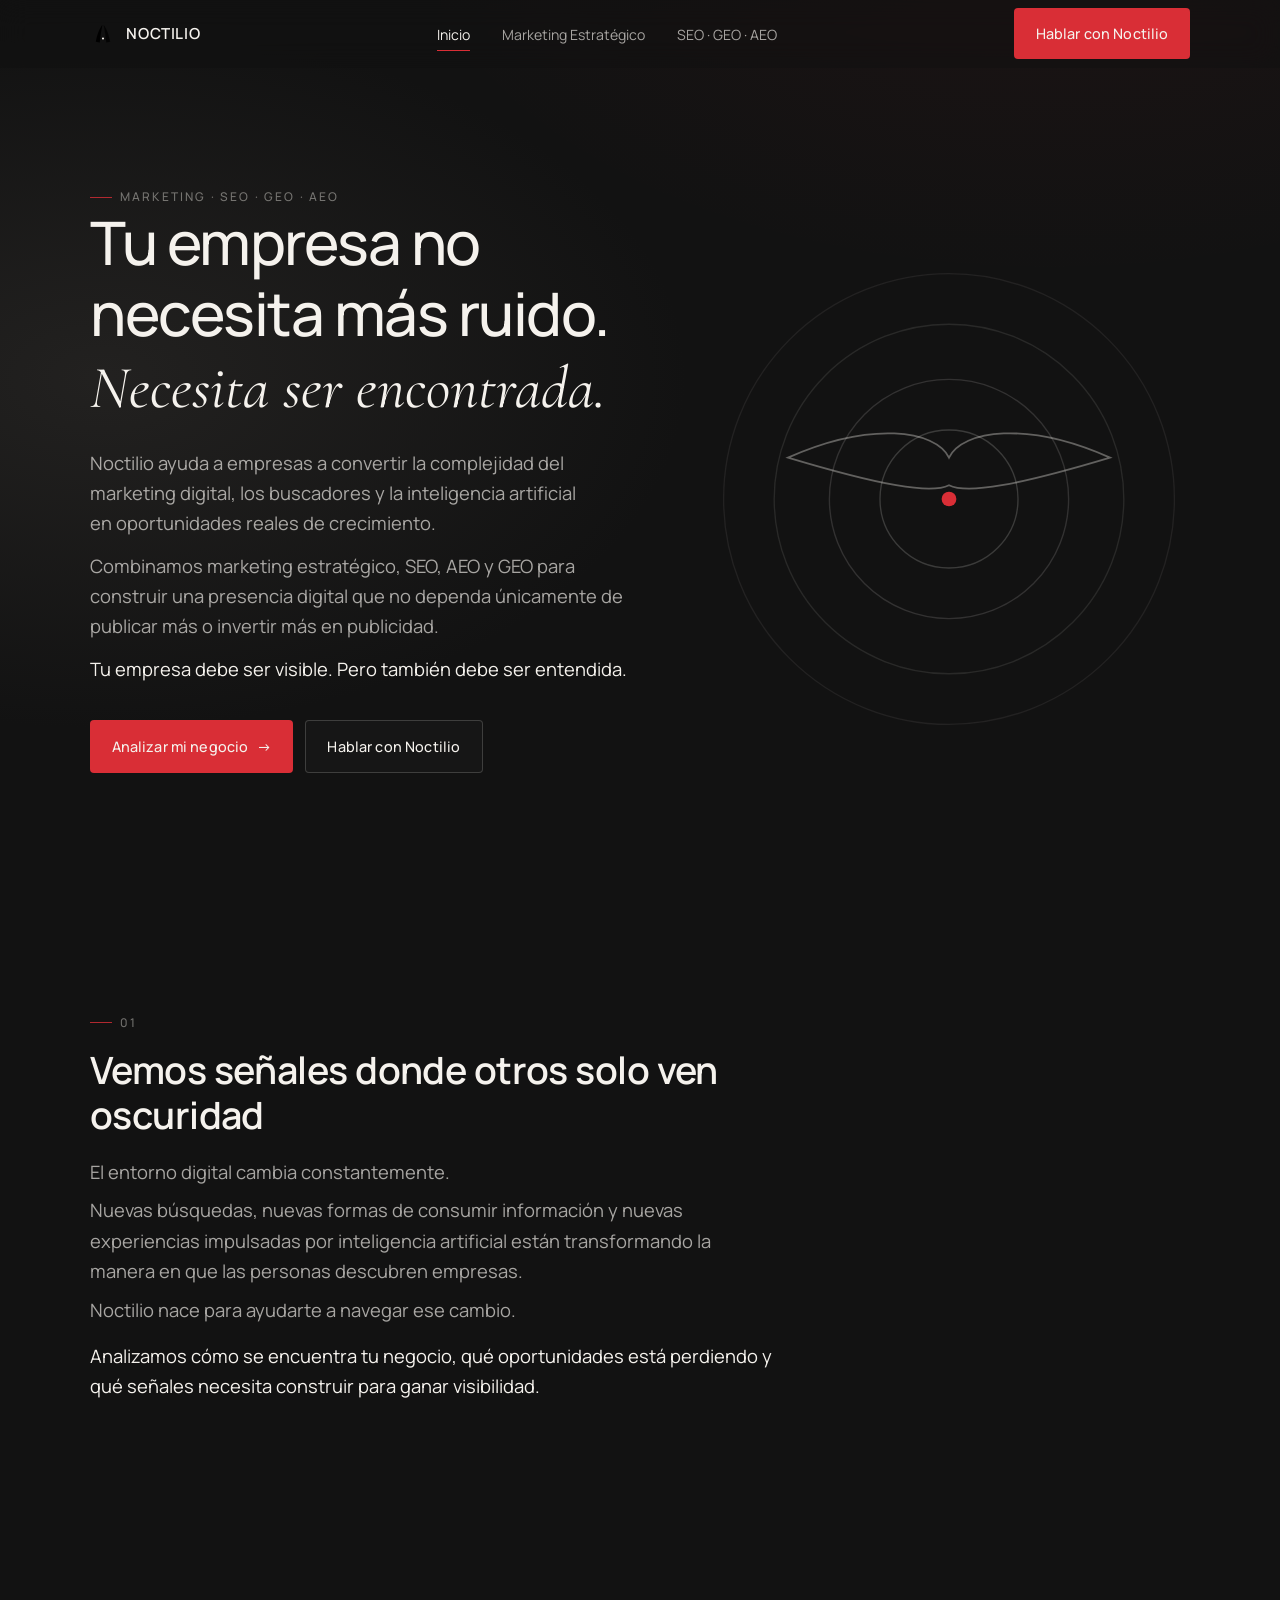
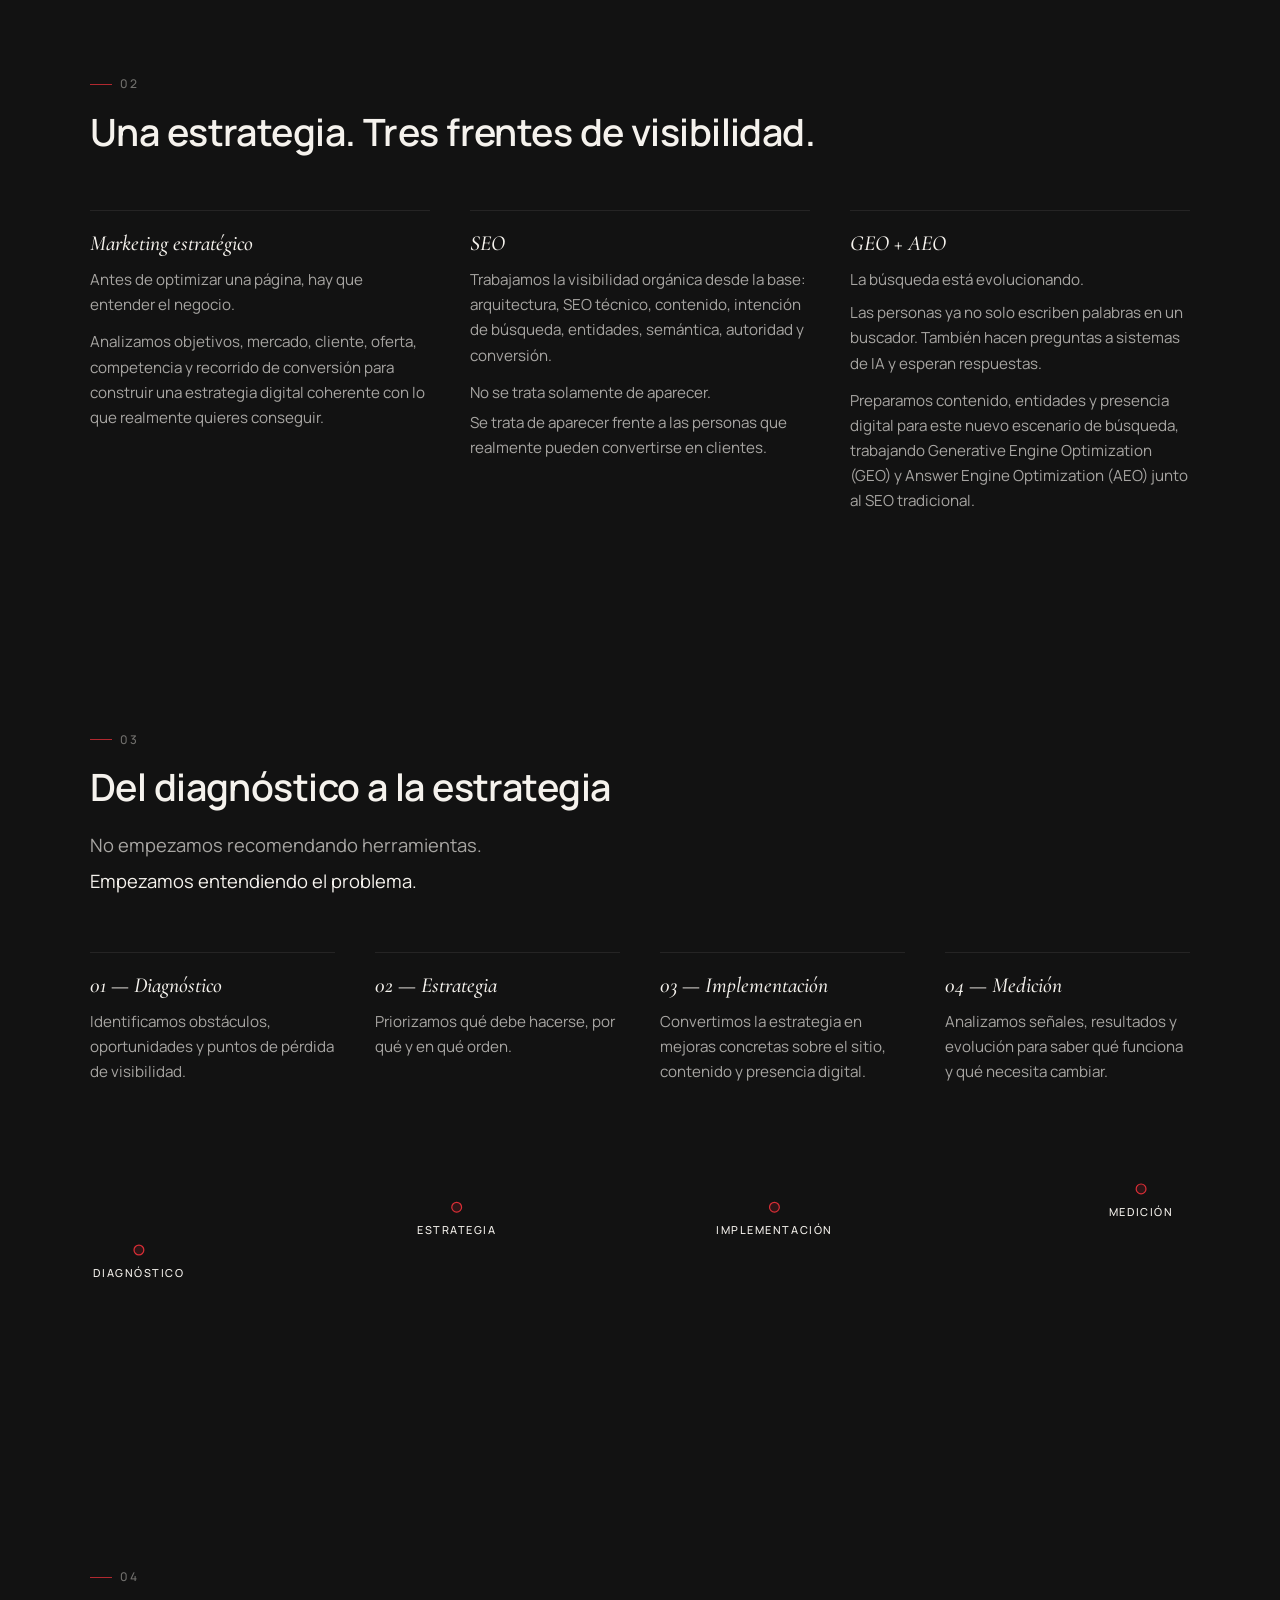
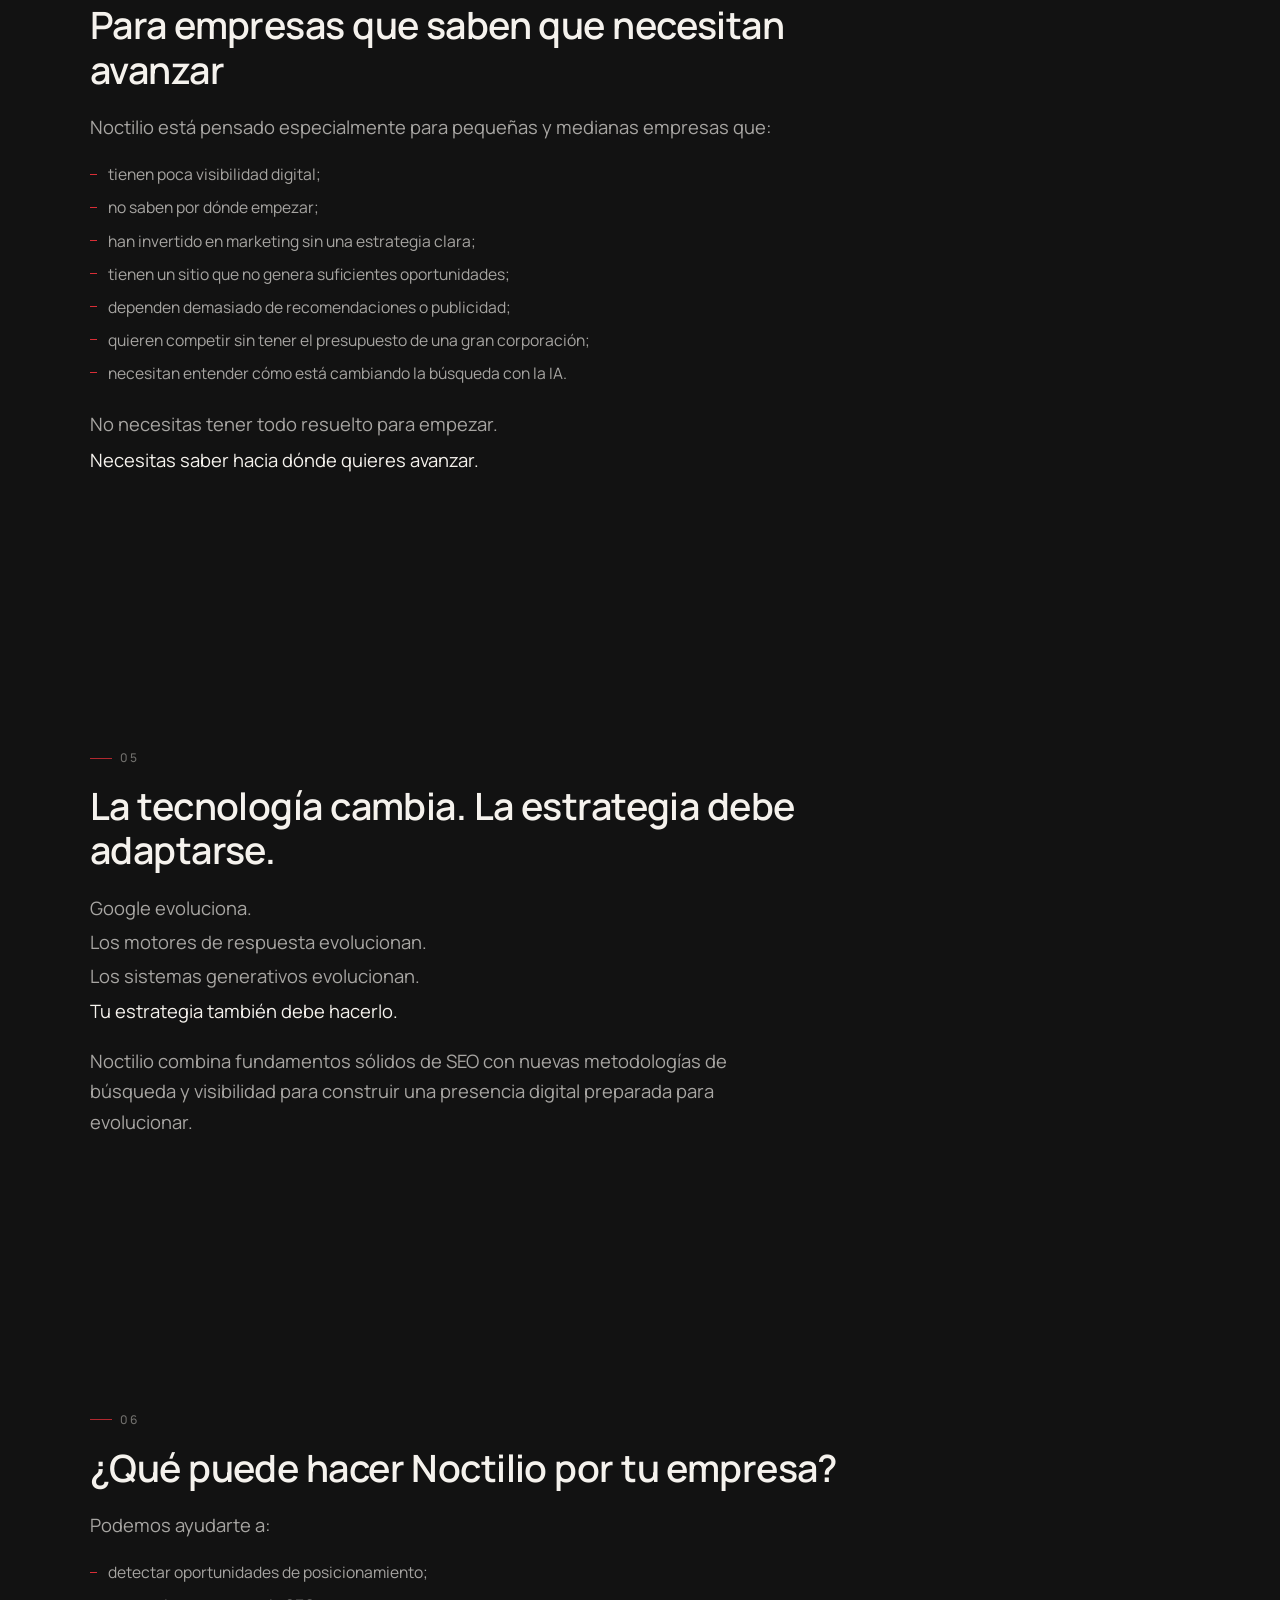
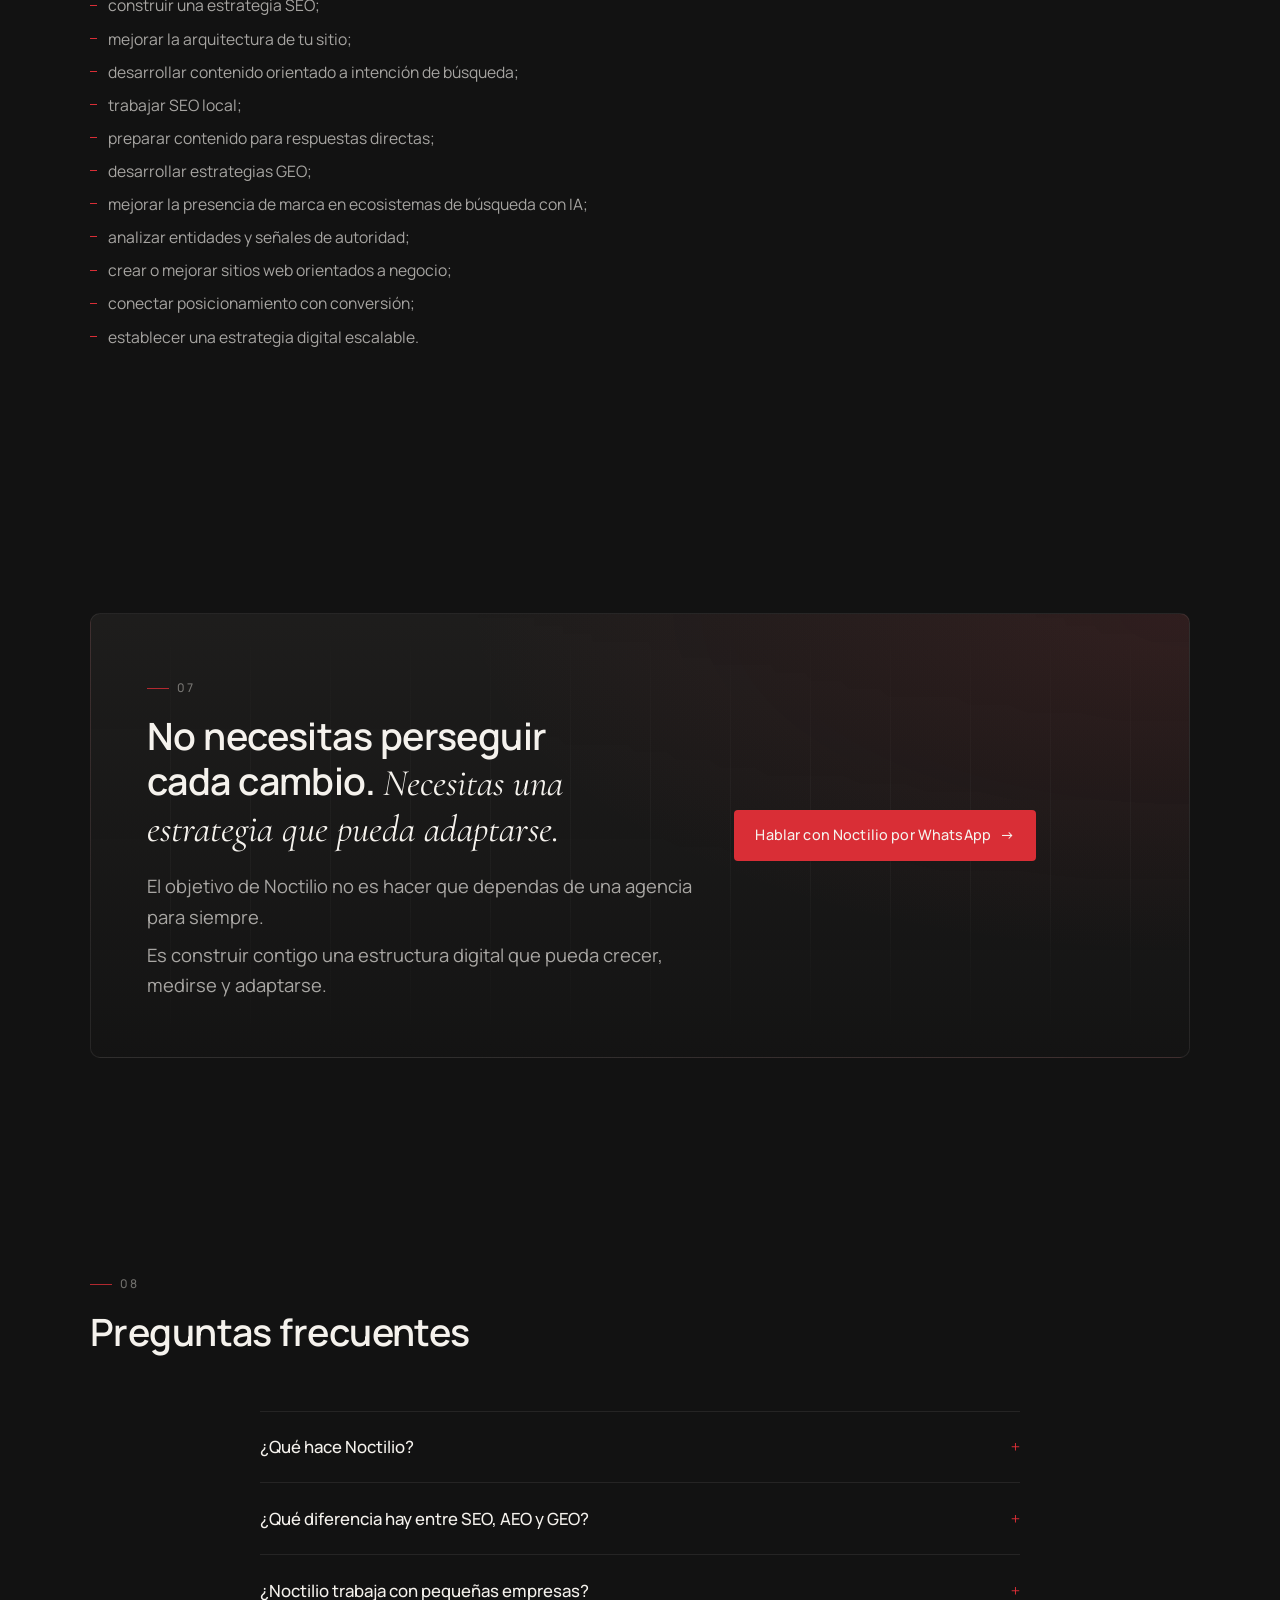
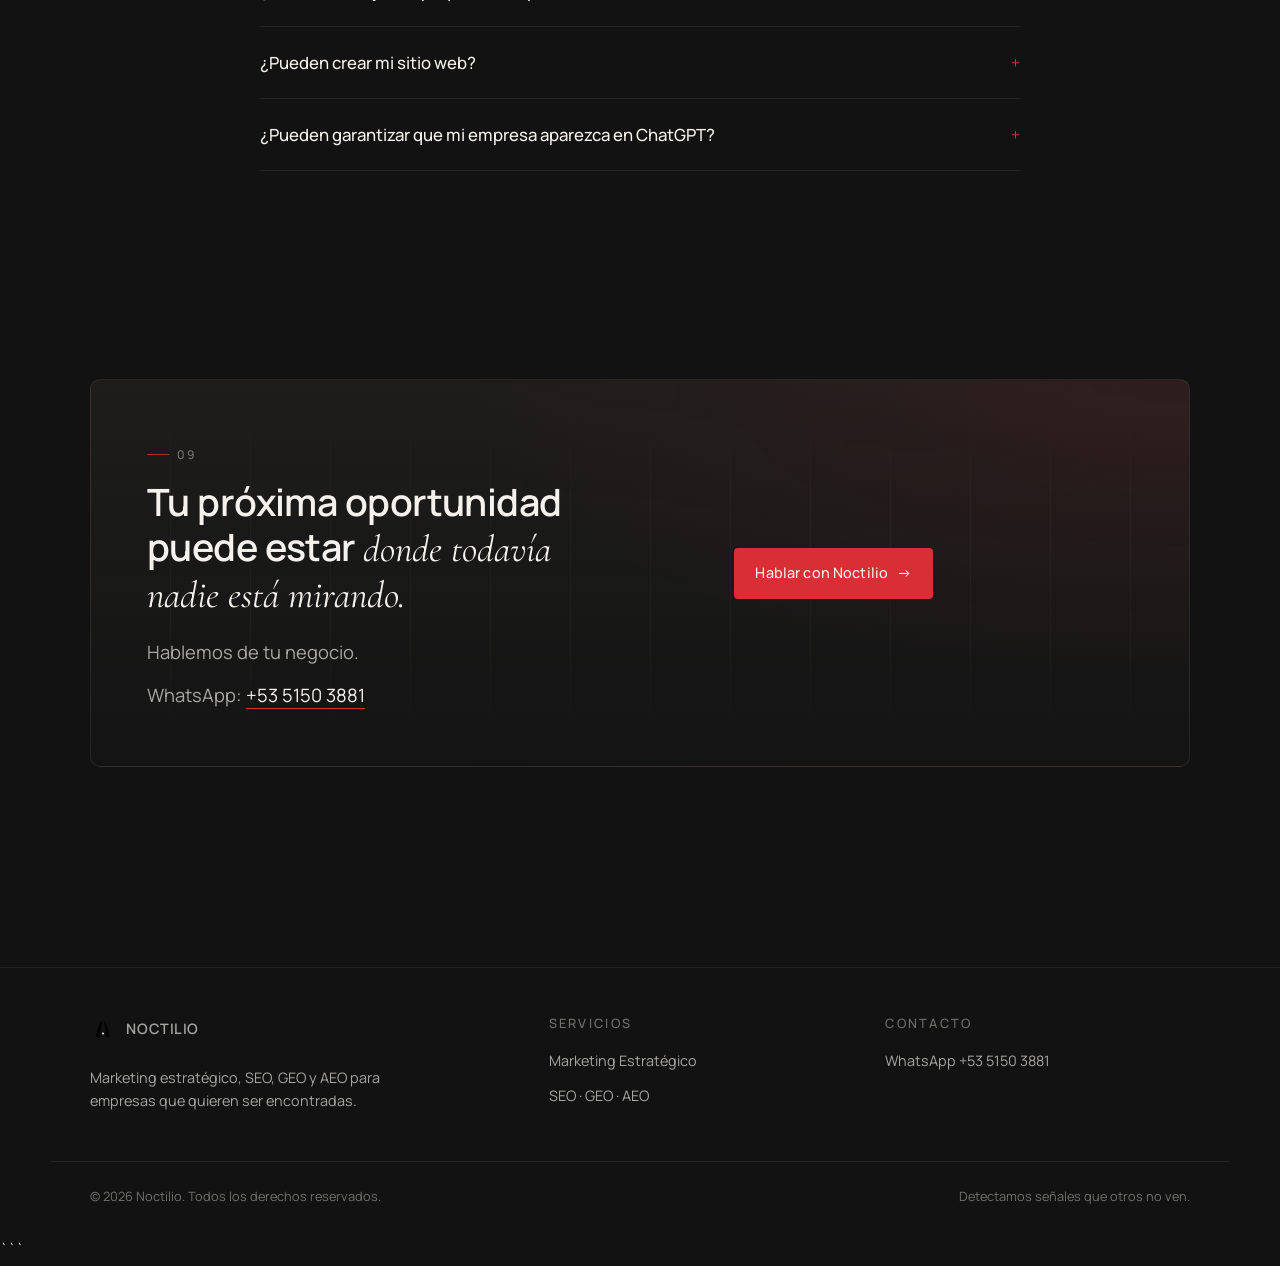
==== index.html @ e32c2114 "primer cambio" ====
<!DOCTYPE html>
<html lang="es">
<head>
<meta charset="utf-8">
<meta name="viewport" content="width=device-width, initial-scale=1">
<title>Noctilio | SEO, GEO y AEO para crecer en digital</title>
<meta name="description" content="Estrategia digital, SEO, GEO y AEO para empresas que quieren ganar visibilidad, captar oportunidades y crecer en el nuevo ecosistema de búsqueda.">
<link rel="canonical" href="https://noctilio.com/">
<meta name="theme-color" content="#121212">

<meta property="og:type" content="website">
<meta property="og:site_name" content="Noctilio">
<meta property="og:title" content="Noctilio | SEO, GEO y AEO para crecer en digital">
<meta property="og:description" content="Estrategia digital, SEO, GEO y AEO para empresas que quieren ganar visibilidad y crecer en el nuevo ecosistema de búsqueda.">
<meta property="og:url" content="https://noctilio.com/">
<meta property="og:locale" content="es_ES">
<meta name="twitter:card" content="summary_large_image">
<meta name="twitter:title" content="Noctilio | SEO, GEO y AEO">
<meta name="twitter:description" content="Estrategia digital, SEO, GEO y AEO para empresas que quieren ganar visibilidad.">

<link rel="icon" type="image/svg+xml" href="favicon.svg">
<link rel="preconnect" href="https://fonts.googleapis.com">
<link rel="preconnect" href="https://fonts.gstatic.com" crossorigin>
<link href="https://fonts.googleapis.com/css2?family=Manrope:wght@300;400;500;600;700&family=Cormorant+Garamond:ital,wght@0,400;0,500;1,400&display=swap" rel="stylesheet">
<link rel="stylesheet" href="styles.css">

<script type="application/ld+json">
{
  "@context": "https://schema.org",
  "@type": "Organization",
  "name": "Noctilio",
  "url": "https://noctilio.com/",
  "description": "Consultora de marketing digital especializada en estrategia, SEO, AEO y GEO.",
  "telephone": "+5351503881",
  "areaServed": "Global",
  "knowsAbout": ["Marketing estratégico","SEO","GEO","AEO","Estrategia digital","Búsqueda generativa","Inteligencia artificial"]
}
</script>
<script type="application/ld+json">
{
  "@context": "https://schema.org",
  "@type": "FAQPage",
  "mainEntity": [
    {"@type":"Question","name":"¿Qué hace Noctilio?","acceptedAnswer":{"@type":"Answer","text":"Noctilio es una consultora de marketing digital especializada en estrategia, SEO, AEO y GEO. Ayudamos a empresas a mejorar su visibilidad digital y convertir esa visibilidad en oportunidades de negocio."}},
    {"@type":"Question","name":"¿Qué diferencia hay entre SEO, AEO y GEO?","acceptedAnswer":{"@type":"Answer","text":"SEO trabaja principalmente la visibilidad en motores de búsqueda. AEO busca estructurar contenidos para responder preguntas de forma directa. GEO se centra en la visibilidad y presencia de contenidos y marcas dentro de experiencias de búsqueda generativas y sistemas de IA."}},
    {"@type":"Question","name":"¿Noctilio trabaja con pequeñas empresas?","acceptedAnswer":{"@type":"Answer","text":"Sí. La estrategia está especialmente orientada a pequeñas y medianas empresas que necesitan mejorar su visibilidad y competir con recursos más limitados."}},
    {"@type":"Question","name":"¿Pueden crear mi sitio web?","acceptedAnswer":{"@type":"Answer","text":"Sí. La creación o mejora del sitio puede formar parte de una estrategia digital más amplia, especialmente cuando la estructura web actual limita el posicionamiento o la conversión."}},
    {"@type":"Question","name":"¿Pueden garantizar que mi empresa aparezca en ChatGPT?","acceptedAnswer":{"@type":"Answer","text":"No sería responsable prometer una posición o citación garantizada. La visibilidad en sistemas de búsqueda con IA depende de múltiples factores y puede cambiar. El trabajo de Noctilio se centra en mejorar las señales, contenidos, estructura y presencia digital que pueden favorecer esa visibilidad."}}
  ]
}
</script>
</head>
<body>

<a class="skip" href="#main">Saltar al contenido</a>

<header class="header" role="banner">
  <div class="container header__inner">
    <a class="brand" href="./" aria-label="Noctilio — Inicio">
      <svg viewBox="0 0 40 40" aria-hidden="true">
        <path class="accent" d="M9 32 C11 20 15 11 19 6 C17 16 16 24 15 33 Z"/>
        <path d="M31 32 C29 20 25 11 21 6 C23 16 24 24 25 33 Z" opacity=".7"/>
        <circle cx="20" cy="27" r="1.6" fill="currentColor"/>
      </svg>
      <span>NOCTILIO</span>
    </a>

    <nav class="nav" aria-label="Principal">
      <ul class="nav__list">
        <li><a class="nav__link" href="./" aria-current="page">Inicio</a></li>
        <li><a class="nav__link" href="marketing-estrategico/">Marketing Estratégico</a></li>
        <li><a class="nav__link" href="seo-geo-aeo/">SEO · GEO · AEO</a></li>
      </ul>
    </nav>

    <a class="btn btn--primary header__cta" href="https://wa.me/5351503881?text=Hola%20Noctilio%2C%20quiero%20hablar%20con%20un%20estratega." target="_blank" rel="noopener">Hablar con Noctilio</a>

    <button class="burger" type="button" aria-label="Abrir menú" aria-controls="mobile-nav" aria-expanded="false">
      <span></span><span></span><span></span>
    </button>
  </div>
</header>

<nav class="mobile-nav" id="mobile-nav" aria-label="Navegación móvil" aria-hidden="true">
  <a href="./">Inicio</a>
  <a href="marketing-estrategico/">Marketing Estratégico</a>
  <a href="seo-geo-aeo/">SEO · GEO · AEO</a>
  <a class="btn btn--primary" href="https://wa.me/5351503881?text=Hola%20Noctilio%2C%20quiero%20hablar%20con%20un%20estratega." target="_blank" rel="noopener">Hablar con Noctilio</a>
</nav>

<main id="main">

  <!-- ================= HERO ================= -->
  <section class="hero" aria-labelledby="h1">
    <div class="container hero__grid">
      <div>
        <span class="eyebrow reveal">Marketing · SEO · GEO · AEO</span>
        <h1 id="h1" class="hero__title reveal">Tu empresa no necesita más ruido. <span class="serif">Necesita ser encontrada.</span></h1>
        <div class="reveal reveal--d1">
          <p class="hero__sub lede" style="margin-top:1.5rem">Noctilio ayuda a empresas a convertir la complejidad del marketing digital, los buscadores y la inteligencia artificial en oportunidades reales de crecimiento.</p>
          <p class="lede" style="margin-top:.75rem">Combinamos marketing estratégico, SEO, AEO y GEO para construir una presencia digital que no dependa únicamente de publicar más o invertir más en publicidad.</p>
          <p class="lede" style="margin-top:.75rem;color:var(--c-text)">Tu empresa debe ser visible. Pero también debe ser entendida.</p>
        </div>
        <div class="hero__cta reveal reveal--d2">
          <a class="btn btn--primary" href="https://wa.me/5351503881?text=Hola%20Noctilio%2C%20quiero%20analizar%20mi%20negocio." target="_blank" rel="noopener">Analizar mi negocio <span class="arrow" aria-hidden="true">→</span></a>
          <a class="btn btn--ghost" href="https://wa.me/5351503881?text=Hola%20Noctilio%2C%20quiero%20hablar%20con%20un%20estratega." target="_blank" rel="noopener">Hablar con Noctilio</a>
        </div>
      </div>

      <div class="hero__visual reveal reveal--d2" aria-hidden="true">
        <svg class="signal" viewBox="0 0 200 200">
          <g transform="translate(100 110)">
            <circle class="signal__arc" r="30"/>
            <circle class="signal__arc" r="52"/>
            <circle class="signal__arc" r="76"/>
            <circle class="signal__arc" r="98"/>
            <circle class="signal__core" r="3.2"/>
            <path class="signal__wing" d="M-70 -18 C -34 -34 -6 -30 0 -18 C 6 -30 34 -34 70 -18 C 30 -6 8 -2 0 -6 C -8 -2 -30 -6 -70 -18 Z"/>
          </g>
        </svg>
      </div>
    </div>
  </section>

  <!-- ================= 01 · SEÑALES ================= -->
  <section class="section" aria-labelledby="s1">
    <div class="container">
      <header class="section__head reveal">
        <span class="eyebrow">01</span>
        <h2 id="s1">Vemos señales donde otros solo ven oscuridad</h2>
        <p class="lede" style="margin-top:1.25rem">El entorno digital cambia constantemente.</p>
        <p class="lede" style="margin-top:.5rem">Nuevas búsquedas, nuevas formas de consumir información y nuevas experiencias impulsadas por inteligencia artificial están transformando la manera en que las personas descubren empresas.</p>
        <p class="lede" style="margin-top:.5rem">Noctilio nace para ayudarte a navegar ese cambio.</p>
        <p class="lede" style="margin-top:1rem;color:var(--c-text)">Analizamos cómo se encuentra tu negocio, qué oportunidades está perdiendo y qué señales necesita construir para ganar visibilidad.</p>
      </header>
    </div>
  </section>

  <!-- ================= 02 · TRES FRENTES ================= -->
  <section class="section" aria-labelledby="s2">
    <div class="container">
      <header class="section__head reveal">
        <span class="eyebrow">02</span>
        <h2 id="s2">Una estrategia. Tres frentes de visibilidad.</h2>
      </header>

      <div class="steps">
        <article class="reveal">
          <h3>Marketing estratégico</h3>
          <p>Antes de optimizar una página, hay que entender el negocio.</p>
          <p style="margin-top:.75rem">Analizamos objetivos, mercado, cliente, oferta, competencia y recorrido de conversión para construir una estrategia digital coherente con lo que realmente quieres conseguir.</p>
        </article>
        <article class="reveal reveal--d1">
          <h3>SEO</h3>
          <p>Trabajamos la visibilidad orgánica desde la base: arquitectura, SEO técnico, contenido, intención de búsqueda, entidades, semántica, autoridad y conversión.</p>
          <p style="margin-top:.75rem">No se trata solamente de aparecer.</p>
          <p style="margin-top:.35rem">Se trata de aparecer frente a las personas que realmente pueden convertirse en clientes.</p>
        </article>
        <article class="reveal reveal--d2">
          <h3>GEO + AEO</h3>
          <p>La búsqueda está evolucionando.</p>
          <p style="margin-top:.5rem">Las personas ya no solo escriben palabras en un buscador. También hacen preguntas a sistemas de IA y esperan respuestas.</p>
          <p style="margin-top:.75rem">Preparamos contenido, entidades y presencia digital para este nuevo escenario de búsqueda, trabajando Generative Engine Optimization (GEO) y Answer Engine Optimization (AEO) junto al SEO tradicional.</p>
        </article>
      </div>
    </div>
  </section>

  <!-- ================= 03 · DIAGNÓSTICO → MEDICIÓN ================= -->
  <section class="section" aria-labelledby="s3">
    <div class="container">
      <header class="section__head reveal">
        <span class="eyebrow">03</span>
        <h2 id="s3">Del diagnóstico a la estrategia</h2>
        <p class="lede" style="margin-top:1.25rem">No empezamos recomendando herramientas.</p>
        <p class="lede" style="margin-top:.35rem;color:var(--c-text)">Empezamos entendiendo el problema.</p>
      </header>

      <div class="steps steps--four">
        <article class="reveal"><h3>01 — Diagnóstico</h3><p>Identificamos obstáculos, oportunidades y puntos de pérdida de visibilidad.</p></article>
        <article class="reveal reveal--d1"><h3>02 — Estrategia</h3><p>Priorizamos qué debe hacerse, por qué y en qué orden.</p></article>
        <article class="reveal reveal--d2"><h3>03 — Implementación</h3><p>Convertimos la estrategia en mejoras concretas sobre el sitio, contenido y presencia digital.</p></article>
        <article class="reveal reveal--d3"><h3>04 — Medición</h3><p>Analizamos señales, resultados y evolución para saber qué funciona y qué necesita cambiar.</p></article>
      </div>

      <div class="path reveal" aria-hidden="true" style="margin-top:3.5rem">
        <svg class="path__svg" viewBox="0 0 900 120">
          <defs>
            <linearGradient id="pathGrad" x1="0" x2="1">
              <stop offset="0" stop-color="#3D3A37"/>
              <stop offset="1" stop-color="#D92E36"/>
            </linearGradient>
          </defs>
          <path class="path__line" d="M40 90 C 200 90 220 30 400 30 S 700 90 860 40"/>
          <g class="path__stage" transform="translate(40 90)"><circle r="4"/><text y="22" text-anchor="middle">Diagnóstico</text></g>
          <g class="path__stage" transform="translate(300 55)"><circle r="4"/><text y="22" text-anchor="middle">Estrategia</text></g>
          <g class="path__stage" transform="translate(560 55)"><circle r="4"/><text y="22" text-anchor="middle">Implementación</text></g>
          <g class="path__stage" transform="translate(860 40)"><circle r="4"/><text y="22" text-anchor="middle">Medición</text></g>
        </svg>
      </div>
    </div>
  </section>

  <!-- ================= 04 · PARA QUIÉN ================= -->
  <section class="section" aria-labelledby="s4">
    <div class="container">
      <header class="section__head reveal">
        <span class="eyebrow">04</span>
        <h2 id="s4">Para empresas que saben que necesitan avanzar</h2>
        <p class="lede" style="margin-top:1.25rem">Noctilio está pensado especialmente para pequeñas y medianas empresas que:</p>
        <ul class="signals-list">
          <li>tienen poca visibilidad digital;</li>
          <li>no saben por dónde empezar;</li>
          <li>han invertido en marketing sin una estrategia clara;</li>
          <li>tienen un sitio que no genera suficientes oportunidades;</li>
          <li>dependen demasiado de recomendaciones o publicidad;</li>
          <li>quieren competir sin tener el presupuesto de una gran corporación;</li>
          <li>necesitan entender cómo está cambiando la búsqueda con la IA.</li>
        </ul>
        <p class="lede" style="margin-top:1.5rem">No necesitas tener todo resuelto para empezar.</p>
        <p class="lede" style="margin-top:.35rem;color:var(--c-text)">Necesitas saber hacia dónde quieres avanzar.</p>
      </header>
    </div>
  </section>

  <!-- ================= 05 · TECNOLOGÍA ================= -->
  <section class="section" aria-labelledby="s5">
    <div class="container">
      <header class="section__head reveal">
        <span class="eyebrow">05</span>
        <h2 id="s5">La tecnología cambia. La estrategia debe adaptarse.</h2>
        <p class="lede" style="margin-top:1.25rem">Google evoluciona.</p>
        <p class="lede" style="margin-top:.25rem">Los motores de respuesta evolucionan.</p>
        <p class="lede" style="margin-top:.25rem">Los sistemas generativos evolucionan.</p>
        <p class="lede" style="margin-top:.25rem;color:var(--c-text)">Tu estrategia también debe hacerlo.</p>
        <p class="lede" style="margin-top:1.25rem">Noctilio combina fundamentos sólidos de SEO con nuevas metodologías de búsqueda y visibilidad para construir una presencia digital preparada para evolucionar.</p>
      </header>
    </div>
  </section>

  <!-- ================= 06 · QUÉ PUEDE HACER NOCTILIO ================= -->
  <section class="section" aria-labelledby="s6">
    <div class="container">
      <header class="section__head reveal">
        <span class="eyebrow">06</span>
        <h2 id="s6">¿Qué puede hacer Noctilio por tu empresa?</h2>
        <p class="lede" style="margin-top:1.25rem">Podemos ayudarte a:</p>
        <ul class="signals-list">
          <li>detectar oportunidades de posicionamiento;</li>
          <li>construir una estrategia SEO;</li>
          <li>mejorar la arquitectura de tu sitio;</li>
          <li>desarrollar contenido orientado a intención de búsqueda;</li>
          <li>trabajar SEO local;</li>
          <li>preparar contenido para respuestas directas;</li>
          <li>desarrollar estrategias GEO;</li>
          <li>mejorar la presencia de marca en ecosistemas de búsqueda con IA;</li>
          <li>analizar entidades y señales de autoridad;</li>
          <li>crear o mejorar sitios web orientados a negocio;</li>
          <li>conectar posicionamiento con conversión;</li>
          <li>establecer una estrategia digital escalable.</li>
        </ul>
      </header>
    </div>
  </section>

  <!-- ================= 07 · CTA INTERMEDIO ================= -->
  <section class="section" aria-labelledby="s7">
    <div class="container">
      <div class="cta reveal">
        <div class="cta__grid">
          <div>
            <span class="eyebrow">07</span>
            <h2 id="s7" class="cta__title">No necesitas perseguir cada cambio. <span class="serif">Necesitas una estrategia que pueda adaptarse.</span></h2>
            <p class="lede" style="margin-top:1.25rem">El objetivo de Noctilio no es hacer que dependas de una agencia para siempre.</p>
            <p class="lede" style="margin-top:.5rem">Es construir contigo una estructura digital que pueda crecer, medirse y adaptarse.</p>
          </div>
          <div class="cta__actions">
            <a class="btn btn--primary" href="https://wa.me/5351503881?text=Hola%20Noctilio%2C%20quiero%20contarles%20d%C3%B3nde%20est%C3%A1%20mi%20empresa." target="_blank" rel="noopener">Hablar con Noctilio por WhatsApp <span class="arrow" aria-hidden="true">→</span></a>
          </div>
        </div>
      </div>
    </div>
  </section>

  <!-- ================= 08 · FAQ ================= -->
  <section class="section" aria-labelledby="faq-h">
    <div class="container">
      <header class="section__head reveal">
        <span class="eyebrow">08</span>
        <h2 id="faq-h">Preguntas frecuentes</h2>
      </header>
      <div class="faq reveal">
        <details>
          <summary>¿Qué hace Noctilio?</summary>
          <p>Noctilio es una consultora de marketing digital especializada en estrategia, SEO, AEO y GEO. Ayudamos a empresas a mejorar su visibilidad digital y convertir esa visibilidad en oportunidades de negocio.</p>
        </details>
        <details>
          <summary>¿Qué diferencia hay entre SEO, AEO y GEO?</summary>
          <p>SEO trabaja principalmente la visibilidad en motores de búsqueda. AEO busca estructurar contenidos para responder preguntas de forma directa. GEO se centra en la visibilidad y presencia de contenidos y marcas dentro de experiencias de búsqueda generativas y sistemas de IA.</p>
        </details>
        <details>
          <summary>¿Noctilio trabaja con pequeñas empresas?</summary>
          <p>Sí. La estrategia está especialmente orientada a pequeñas y medianas empresas que necesitan mejorar su visibilidad y competir con recursos más limitados.</p>
        </details>
        <details>
          <summary>¿Pueden crear mi sitio web?</summary>
          <p>Sí. La creación o mejora del sitio puede formar parte de una estrategia digital más amplia, especialmente cuando la estructura web actual limita el posicionamiento o la conversión.</p>
        </details>
        <details>
          <summary>¿Pueden garantizar que mi empresa aparezca en ChatGPT?</summary>
          <p>No sería responsable prometer una posición o citación garantizada. La visibilidad en sistemas de búsqueda con IA depende de múltiples factores y puede cambiar. El trabajo de Noctilio se centra en mejorar las señales, contenidos, estructura y presencia digital que pueden favorecer esa visibilidad.</p>
        </details>
      </div>
    </div>
  </section>

  <!-- ================= 09 · CTA FINAL ================= -->
  <section class="section" aria-labelledby="s-final">
    <div class="container">
      <div class="cta reveal">
        <div class="cta__grid">
          <div>
            <span class="eyebrow">09</span>
            <h2 id="s-final" class="cta__title">Tu próxima oportunidad puede estar <span class="serif">donde todavía nadie está mirando.</span></h2>
            <p class="lede" style="margin-top:1.25rem">Hablemos de tu negocio.</p>
            <p class="lede" style="margin-top:.75rem">WhatsApp: <a href="https://wa.me/5351503881" target="_blank" rel="noopener" style="color:var(--c-text);border-bottom:1px solid var(--c-accent)">+53 5150 3881</a></p>
          </div>
          <div class="cta__actions">
            <a class="btn btn--primary" href="https://wa.me/5351503881?text=Hola%20Noctilio%2C%20quiero%20hablar%20con%20un%20estratega." target="_blank" rel="noopener">Hablar con Noctilio <span class="arrow" aria-hidden="true">→</span></a>
          </div>
        </div>
      </div>
    </div>
  </section>

</main>

<footer class="footer" role="contentinfo">
  <div class="container footer__grid">
    <div>
      <a class="brand" href="./" aria-label="Noctilio — Inicio">
        <svg viewBox="0 0 40 40" aria-hidden="true">
          <path class="accent" d="M9 32 C11 20 15 11 19 6 C17 16 16 24 15 33 Z"/>
          <path d="M31 32 C29 20 25 11 21 6 C23 16 24 24 25 33 Z" opacity=".7"/>
          <circle cx="20" cy="27" r="1.6" fill="currentColor"/>
        </svg>
        <span>NOCTILIO</span>
      </a>
      <p style="margin-top:1rem;max-width:36ch;font-size:.9rem">Marketing estratégico, SEO, GEO y AEO para empresas que quieren ser encontradas.</p>
    </div>
    <div>
      <h4>Servicios</h4>
      <ul>
        <li><a href="marketing-estrategico/">Marketing Estratégico</a></li>
        <li><a href="seo-geo-aeo/">SEO · GEO · AEO</a></li>
      </ul>
    </div>
    <div>
      <h4>Contacto</h4>
      <ul>
        <li><a href="https://wa.me/5351503881" target="_blank" rel="noopener">WhatsApp +53 5150 3881</a></li>
      </ul>
    </div>
  </div>
  <div class="container footer__base">
    <span>© <span data-year></span> Noctilio. Todos los derechos reservados.</span>
    <span>Detectamos señales que otros no ven.</span>
  </div>
</footer>

<script src="main.js" defer></script>
</body>
</html>
```
---- styles.css ----
/* =========================================================
   NOCTILIO — Design System
   ========================================================= */

*, *::before, *::after { box-sizing: border-box; }
* { margin: 0; }
html { -webkit-text-size-adjust: 100%; scroll-behavior: smooth; }
img, svg { display: block; max-width: 100%; }
button { font: inherit; color: inherit; background: none; border: 0; cursor: pointer; }
a { color: inherit; text-decoration: none; }

@media (prefers-reduced-motion: reduce) {
  html { scroll-behavior: auto; }
  *, *::before, *::after {
    animation-duration: 0.001ms !important;
    animation-iteration-count: 1 !important;
    transition-duration: 0.001ms !important;
  }
}

:root {
  --c-bg:           #121212;
  --c-surface:      #3D3A37;
  --c-surface-2:    #1a1a1a;
  --c-surface-3:    #232120;
  --c-accent:       #D92E36;
  --c-accent-soft:  rgba(217, 46, 54, 0.14);
  --c-text:         #F5F2ED;
  --c-text-muted:   rgba(245, 242, 237, 0.66);
  --c-text-dim:     rgba(245, 242, 237, 0.42);
  --c-border:       rgba(245, 242, 237, 0.08);
  --c-border-strong:rgba(245, 242, 237, 0.18);

  --font-sans:  'Manrope', system-ui, -apple-system, 'Segoe UI', Roboto, sans-serif;
  --font-serif: 'Cormorant Garamond', Georgia, 'Times New Roman', serif;

  --s-1: .5rem;  --s-2: 1rem;  --s-3: 1.5rem;  --s-4: 2rem;
  --s-5: 3rem;   --s-6: 4.5rem; --s-7: 6rem;   --s-8: 8rem;

  --container: 1180px;
  --container-narrow: 760px;
  --radius: 4px;
  --radius-lg: 10px;

  --ease: cubic-bezier(.22, 1, .36, 1);
  --dur: .7s;

  --header-h: 68px;
}

/* ---------- Base ---------- */

body {
  font-family: var(--font-sans);
  font-size: 16px;
  line-height: 1.65;
  font-weight: 400;
  color: var(--c-text);
  background-color: var(--c-bg);
  -webkit-font-smoothing: antialiased;
  -moz-osx-font-smoothing: grayscale;
  overflow-x: hidden;
  background-image:
    radial-gradient(1100px 620px at 82% -10%, rgba(217, 46, 54, .05), transparent 60%),
    radial-gradient(900px 540px at 8% 42%, rgba(61, 58, 55, .38), transparent 65%);
  background-attachment: fixed;
}

h1, h2, h3, h4 { font-weight: 600; line-height: 1.18; letter-spacing: -0.015em; }
h1 { font-size: clamp(2rem, 6vw, 3.75rem); font-weight: 500; letter-spacing: -0.025em; }
h2 { font-size: clamp(1.5rem, 3.4vw, 2.35rem); }
h3 { font-size: clamp(1.15rem, 2vw, 1.35rem); }
p  { color: var(--c-text-muted); max-width: 68ch; }

::selection { background: var(--c-accent); color: var(--c-text); }

:focus-visible { outline: 2px solid var(--c-accent); outline-offset: 3px; border-radius: 2px; }

.skip { position: absolute; left: -9999px; top: 0; background: var(--c-accent); color: var(--c-text); padding: .75rem 1rem; z-index: 100; }
.skip:focus { left: 1rem; top: 1rem; }

/* ---------- Layout helpers ---------- */

.container { width: 100%; max-width: var(--container); margin-inline: auto; padding-inline: clamp(1.25rem, 4vw, 2.5rem); }
.section { position: relative; padding-block: clamp(3.5rem, 9vw, 6.5rem); }
.section--tight { padding-block: clamp(2.5rem, 6vw, 4rem); }
.eyebrow { display: inline-flex; align-items: center; gap: .5rem; font-size: .75rem; letter-spacing: .18em; text-transform: uppercase; color: var(--c-text-dim); font-weight: 500; }
.eyebrow::before { content: ""; width: 22px; height: 1px; background: var(--c-accent); opacity: .8; }
.serif { font-family: var(--font-serif); font-weight: 400; font-style: italic; letter-spacing: 0; }
.accent { color: var(--c-accent); }
.lede { font-size: clamp(1.05rem, 1.6vw, 1.15rem); color: var(--c-text-muted); max-width: 62ch; }

/* ---------- Buttons / CTA ---------- */

.btn { display: inline-flex; align-items: center; gap: .55rem; padding: .85rem 1.35rem; font-size: .9rem; font-weight: 500; letter-spacing: .01em; border-radius: var(--radius); transition: transform .35s var(--ease), background-color .35s var(--ease), border-color .35s var(--ease), color .35s var(--ease); white-space: nowrap; }
.btn--primary { background: var(--c-accent); color: var(--c-text); box-shadow: 0 0 0 0 rgba(217, 46, 54, 0); }
.btn--primary:hover { transform: translateY(-1px); background: #e53840; box-shadow: 0 8px 30px -12px rgba(217, 46, 54, .55); }
.btn--ghost { border: 1px solid var(--c-border-strong); color: var(--c-text); background: rgba(245, 242, 237, 0.02); }
.btn--ghost:hover { border-color: var(--c-text); background: rgba(245, 242, 237, 0.05); }
.btn .arrow { transition: transform .35s var(--ease); }
.btn:hover .arrow { transform: translateX(3px); }

/* ---------- Header ---------- */

.header { position: fixed; inset: 0 0 auto 0; z-index: 50; height: var(--header-h); background: rgba(18, 18, 18, 0.55); -webkit-backdrop-filter: saturate(180%) blur(14px); backdrop-filter: saturate(180%) blur(14px); border-bottom: 1px solid transparent; transition: border-color .4s var(--ease), background-color .4s var(--ease); }
.header.is-scrolled { background: rgba(18, 18, 18, 0.78); border-bottom-color: var(--c-border); }
.header__inner { display: flex; align-items: center; justify-content: space-between; height: 100%; }
.brand { display: inline-flex; align-items: center; gap: .65rem; font-weight: 600; letter-spacing: .04em; font-size: .95rem; }
.brand svg { width: 26px; height: 26px; color: var(--c-text); }
.brand svg .accent { color: var(--c-accent); }

.nav { display: none; }
.nav__list { display: flex; gap: 2rem; list-style: none; padding: 0; }
.nav__link { font-size: .88rem; color: var(--c-text-muted); position: relative; padding: .35rem 0; transition: color .3s var(--ease); }
.nav__link:hover, .nav__link[aria-current="page"] { color: var(--c-text); }
.nav__link[aria-current="page"]::after { content: ""; position: absolute; left: 0; right: 0; bottom: -2px; height: 1px; background: var(--c-accent); }
.header__cta { display: none; }

.burger { display: inline-flex; flex-direction: column; justify-content: center; gap: 5px; width: 40px; height: 40px; padding: 8px; border: 1px solid var(--c-border); border-radius: var(--radius); }
.burger span { display: block; height: 1.5px; background: var(--c-text); border-radius: 2px; transition: transform .3s var(--ease), opacity .3s var(--ease); }
.burger[aria-expanded="true"] span:nth-child(1) { transform: translateY(6.5px) rotate(45deg); }
.burger[aria-expanded="true"] span:nth-child(2) { opacity: 0; }
.burger[aria-expanded="true"] span:nth-child(3) { transform: translateY(-6.5px) rotate(-45deg); }

.mobile-nav { position: fixed; inset: var(--header-h) 0 auto 0; z-index: 49; background: rgba(18, 18, 18, 0.92); -webkit-backdrop-filter: blur(16px); backdrop-filter: blur(16px); border-bottom: 1px solid var(--c-border); padding: 1rem clamp(1.25rem, 4vw, 2.5rem) 1.5rem; display: grid; gap: .25rem; transform: translateY(-8px); opacity: 0; pointer-events: none; transition: transform .35s var(--ease), opacity .35s var(--ease); }
.mobile-nav.is-open { transform: translateY(0); opacity: 1; pointer-events: auto; }
.mobile-nav a { padding: .85rem .25rem; font-size: 1rem; color: var(--c-text); border-bottom: 1px solid var(--c-border); }
.mobile-nav .btn { margin-top: 1rem; justify-content: center; }

@media (min-width: 820px) {
  .nav { display: block; }
  .header__cta { display: inline-flex; }
  .burger, .mobile-nav { display: none; }
}

/* ---------- Hero ---------- */

.hero { position: relative; min-height: 100svh; display: grid; align-items: center; padding-top: calc(var(--header-h) + 3rem); padding-bottom: 4rem; overflow: hidden; }
.hero__grid { display: grid; gap: clamp(2.5rem, 6vw, 4rem); grid-template-columns: 1fr; align-items: center; }
@media (min-width: 900px) { .hero__grid { grid-template-columns: 1.15fr 1fr; } }
.hero__title { max-width: 16ch; }
.hero__title .serif { font-style: italic; color: var(--c-text); }
.hero__sub { margin-top: 1.5rem; max-width: 46ch; }
.hero__cta { margin-top: 2.25rem; display: flex; flex-wrap: wrap; gap: .75rem; }
.hero__visual { position: relative; aspect-ratio: 1 / 1; max-width: 460px; margin-inline: auto; width: 100%; }

.signal { width: 100%; height: 100%; overflow: visible; }
.signal__arc { fill: none; stroke: var(--c-text); stroke-width: .6; opacity: .18; transform-origin: center; animation: pulse 6s var(--ease) infinite; }
.signal__arc:nth-child(2) { animation-delay: .6s; opacity: .14; }
.signal__arc:nth-child(3) { animation-delay: 1.2s; opacity: .10; }
.signal__arc:nth-child(4) { animation-delay: 1.8s; opacity: .07; }
.signal__core { fill: var(--c-accent); }
.signal__wing { fill: none; stroke: var(--c-text); stroke-width: .8; opacity: .35; }

@keyframes pulse {
  0%, 100% { transform: scale(1);   opacity: inherit; }
  50%      { transform: scale(1.04); opacity: .05; }
}
@media (prefers-reduced-motion: reduce) { .signal__arc { animation: none; } }

/* ---------- Hero compacto (páginas internas) ---------- */

.hero--compact { min-height: auto; padding-top: calc(var(--header-h) + clamp(4rem, 9vw, 7rem)); padding-bottom: clamp(2rem, 6vw, 4rem); display: block; }
.hero--compact h1 { max-width: 22ch; margin-top: 1rem; }
.hero--compact .lede { margin-top: 1.5rem; max-width: 60ch; }

/* ---------- Section headings ---------- */

.section__head { max-width: 780px; margin-bottom: clamp(2rem, 5vw, 3.5rem); }
.section__head h2 { margin-top: 1rem; }
.section__head .lede { margin-top: 1.25rem; }

/* ---------- Listas de señales ---------- */

.signals-list { list-style: none; padding: 0; display: grid; gap: .55rem; margin-top: 1.25rem; max-width: 62ch; }
.signals-list li { position: relative; padding-left: 1.15rem; color: var(--c-text-muted); font-size: .98rem; line-height: 1.55; }
.signals-list li::before { content: ""; position: absolute; left: 0; top: .72em; width: 7px; height: 1px; background: var(--c-accent); }

/* ---------- Steps (H3 grid) ---------- */

.steps { display: grid; gap: 2rem 2.5rem; grid-template-columns: 1fr; margin-top: 2.25rem; }
@media (min-width: 720px) { .steps { grid-template-columns: repeat(2, 1fr); } }
@media (min-width: 1024px) { .steps { grid-template-columns: repeat(3, 1fr); } }
.steps > article { border-top: 1px solid var(--c-border); padding-top: 1.25rem; }
.steps > article h3 { font-family: var(--font-serif); font-weight: 500; font-style: italic; letter-spacing: 0; font-size: 1.35rem; margin-bottom: .65rem; color: var(--c-text); }
.steps > article p { font-size: .95rem; }
.steps--four { grid-template-columns: 1fr; }
@media (min-width: 720px)  { .steps--four { grid-template-columns: repeat(2, 1fr); } }
@media (min-width: 1024px) { .steps--four { grid-template-columns: repeat(4, 1fr); } }
.steps--five { grid-template-columns: 1fr; }
@media (min-width: 720px)  { .steps--five { grid-template-columns: repeat(2, 1fr); } }
@media (min-width: 1024px) { .steps--five { grid-template-columns: repeat(5, 1fr); } }

/* ---------- Q/A ---------- */

.qa { display: grid; gap: 1.75rem; grid-template-columns: 1fr; margin-top: 2rem; }
@media (min-width: 720px) { .qa { grid-template-columns: repeat(2, 1fr); } }
@media (min-width: 1024px) { .qa { grid-template-columns: repeat(4, 1fr); } }
.qa > div { border-left: 1px solid var(--c-border); padding-left: 1.25rem; }
.qa strong { display: block; font-family: var(--font-serif); font-style: italic; font-weight: 500; font-size: 1.15rem; color: var(--c-text); margin-bottom: .35rem; }
.qa span { color: var(--c-text-muted); font-size: .92rem; }

/* ---------- Flow ---------- */

.flow { display: flex; flex-wrap: wrap; gap: .5rem .35rem; align-items: center; margin-top: 1.5rem; font-family: var(--font-serif); font-style: italic; font-size: 1.15rem; color: var(--c-text); }
.flow span[aria-hidden] { color: var(--c-accent); }

/* ---------- Signal Network ---------- */

.network { position: relative; display: grid; gap: 2.5rem; grid-template-columns: 1fr; margin-top: 2.5rem; }
@media (min-width: 960px) { .network { grid-template-columns: 1.35fr 1fr; align-items: start; gap: 3.5rem; } }
.network__svg { width: 100%; aspect-ratio: 1 / 1; background: radial-gradient(60% 60% at 50% 50%, rgba(61,58,55,.35), transparent 70%); border: 1px solid var(--c-border); border-radius: var(--radius-lg); padding: 1rem; }
.network__edge { stroke: var(--c-text); stroke-width: .4; opacity: .12; transition: opacity .5s var(--ease), stroke .5s var(--ease); }
.network__edge.is-active { stroke: var(--c-accent); opacity: .55; }
.network__node { cursor: pointer; }
.network__node circle { fill: var(--c-bg); stroke: var(--c-border-strong); stroke-width: .8; transition: stroke .4s var(--ease), fill .4s var(--ease), r .4s var(--ease); }
.network__node text { fill: var(--c-text-dim); font-family: var(--font-sans); font-size: 3.4px; font-weight: 500; letter-spacing: .02em; transition: fill .4s var(--ease); pointer-events: none; }
.network__node:hover circle, .network__node:focus-visible circle, .network__node.is-active circle { stroke: var(--c-accent); fill: var(--c-accent-soft); r: 6; }
.network__node:hover text, .network__node.is-active text { fill: var(--c-text); }
.network__pulse { fill: none; stroke: var(--c-accent); stroke-width: .6; opacity: 0; pointer-events: none; }
.network__node.is-active .network__pulse { animation: nodePulse 1.6s var(--ease) infinite; opacity: .9; }
@keyframes nodePulse { 0% { r: 6; opacity: .9; } 100% { r: 14; opacity: 0; } }
@media (prefers-reduced-motion: reduce) { .network__node.is-active .network__pulse { animation: none; opacity: .3; } }

.network__panel { border-left: 1px solid var(--c-border); padding-left: 1.5rem; min-height: 200px; }
.network__panel h3 { margin-bottom: .75rem; font-size: 1.15rem; }
.network__panel p  { margin-bottom: 1rem; font-size: .95rem; }
.network__panel .hint { color: var(--c-text-dim); font-size: .85rem; display: none; }
.js .network__panel .hint { display: block; }

.network__panel__items > * { padding-block: 1rem; border-top: 1px solid var(--c-border); }
.network__panel__items > *:first-child { border-top: 0; padding-top: 0; }
.network__panel__items > * h3 { font-family: var(--font-serif); font-style: italic; font-weight: 500; }

.js .network__panel__items > * { display: none; border-top: 0; padding-block: 0; }
.js .network__panel__items > .is-visible { display: block; animation: fadeUp .5s var(--ease) both; }

@keyframes fadeUp { from { opacity: 0; transform: translateY(6px); } to { opacity: 1; transform: translateY(0); } }

/* ---------- Flight path ---------- */

.path { position: relative; margin-block: clamp(2rem, 5vw, 4rem); padding-inline: 0; }
.path__svg { width: 100%; height: auto; }
.path__line { fill: none; stroke: url(#pathGrad); stroke-width: 1.2; stroke-linecap: round; stroke-dasharray: var(--len, 2400); stroke-dashoffset: var(--len, 2400); transition: stroke-dashoffset 1.6s var(--ease); }
.path.is-inview .path__line { stroke-dashoffset: 0; }
.path__stage circle { fill: var(--c-bg); stroke: var(--c-text-dim); stroke-width: 1; transition: stroke .5s var(--ease), fill .5s var(--ease); }
.path__stage.is-active circle { stroke: var(--c-accent); fill: var(--c-accent-soft); }
.path__stage text { fill: var(--c-text-dim); font-family: var(--font-sans); font-size: 9px; font-weight: 500; letter-spacing: .14em; text-transform: uppercase; transition: fill .5s var(--ease); }
.path__stage.is-active text { fill: var(--c-text); }

/* ---------- FAQ ---------- */

.faq { max-width: var(--container-narrow); margin-inline: auto; }
.faq details { border-top: 1px solid var(--c-border); padding: 1.35rem 0; }
.faq details:last-of-type { border-bottom: 1px solid var(--c-border); }
.faq summary { list-style: none; cursor: pointer; display: flex; align-items: flex-start; justify-content: space-between; gap: 1rem; font-size: 1.05rem; font-weight: 500; color: var(--c-text); transition: color .3s var(--ease); }
.faq summary::-webkit-details-marker { display: none; }
.faq summary:hover { color: var(--c-accent); }
.faq summary::after { content: "+"; font-family: var(--font-serif); font-size: 1.4rem; line-height: 1; color: var(--c-accent); transition: transform .35s var(--ease); flex-shrink: 0; }
.faq details[open] summary::after { transform: rotate(45deg); }
.faq details p { margin-top: 1rem; max-width: 60ch; font-size: .95rem; animation: fadeUp .4s var(--ease) both; }

/* ---------- CTA band ---------- */

.cta { position: relative; border: 1px solid var(--c-border); border-radius: var(--radius-lg); padding: clamp(2rem, 5vw, 3.5rem); background: radial-gradient(120% 140% at 100% 0%, rgba(217,46,54,.10), transparent 55%), linear-gradient(180deg, rgba(61,58,55,.28), rgba(61,58,55,.06)); overflow: hidden; }
.cta::before { content: ""; position: absolute; inset: 0; background: repeating-linear-gradient(90deg, transparent 0 79px, rgba(245,242,237,.03) 79px 80px); pointer-events: none; mask-image: linear-gradient(180deg, transparent, #000 40%, #000 60%, transparent); }
.cta__grid { display: grid; gap: 1.75rem; position: relative; grid-template-columns: 1fr; align-items: center; }
@media (min-width: 820px) { .cta__grid { grid-template-columns: 1.4fr 1fr; } }
.cta__actions { display: flex; flex-wrap: wrap; gap: .75rem; }
.cta__title { max-width: 20ch; margin-top: 1rem; }
.cta__title .serif { font-style: italic; color: var(--c-text); }

/* ---------- Reveal ---------- */

.reveal { opacity: 0; transform: translateY(14px); transition: opacity .9s var(--ease), transform .9s var(--ease); }
.reveal.is-inview { opacity: 1; transform: none; }
.reveal--d1 { transition-delay: .08s; }
.reveal--d2 { transition-delay: .16s; }
.reveal--d3 { transition-delay: .24s; }
@media (prefers-reduced-motion: reduce) { .reveal { opacity: 1; transform: none; transition: none; } }

/* ---------- Footer ---------- */

.footer { border-top: 1px solid var(--c-border); padding-block: 3rem 2rem; margin-top: var(--s-7); }
.footer__grid { display: grid; gap: 2rem; grid-template-columns: 1fr; }
@media (min-width: 720px) { .footer__grid { grid-template-columns: 1.4fr 1fr 1fr; } }
.footer h4 { font-size: .8rem; letter-spacing: .18em; text-transform: uppercase; color: var(--c-text-dim); margin-bottom: 1rem; font-weight: 500; }
.footer ul { list-style: none; padding: 0; display: grid; gap: .55rem; }
.footer a { color: var(--c-text-muted); font-size: .9rem; }
.footer a:hover { color: var(--c-text); }
.footer__base { margin-top: 3rem; padding-top: 1.5rem; border-top: 1px solid var(--c-border); display: flex; flex-wrap: wrap; justify-content: space-between; gap: 1rem; font-size: .8rem; color: var(--c-text-dim); }
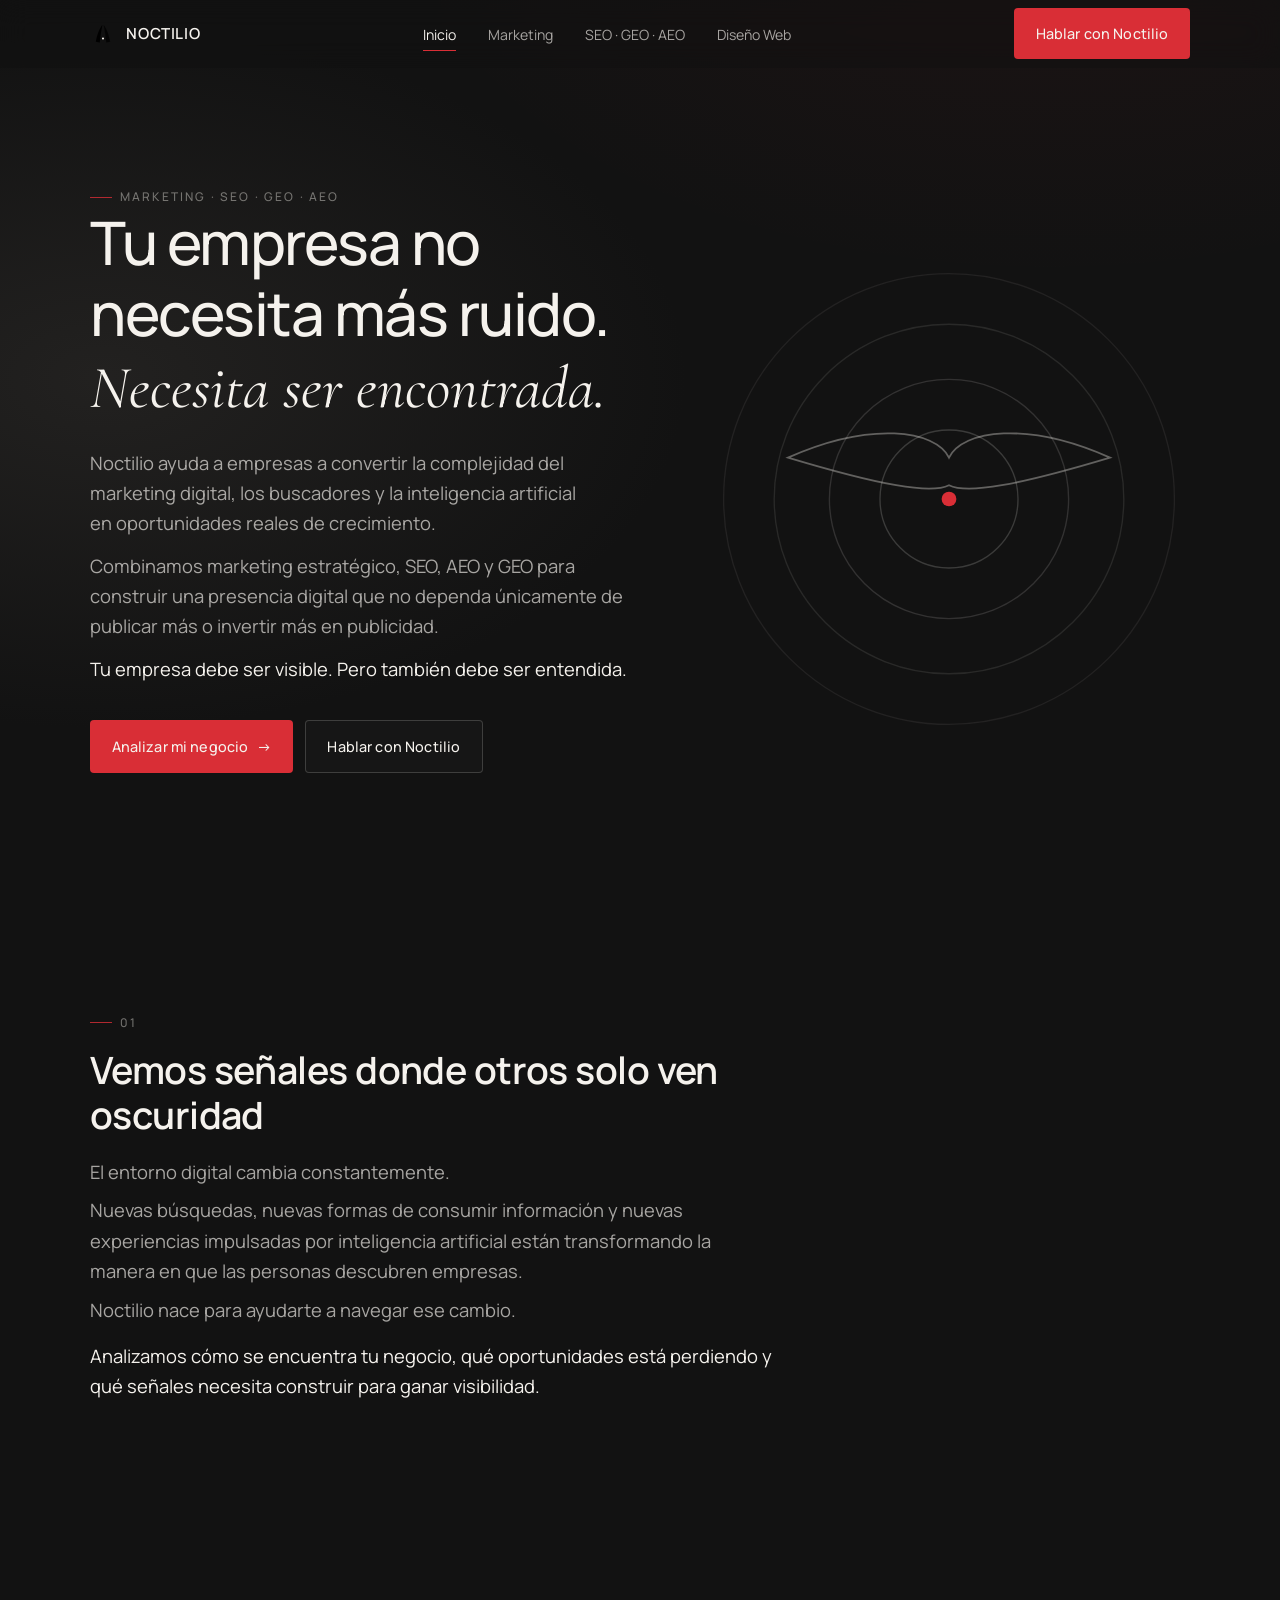
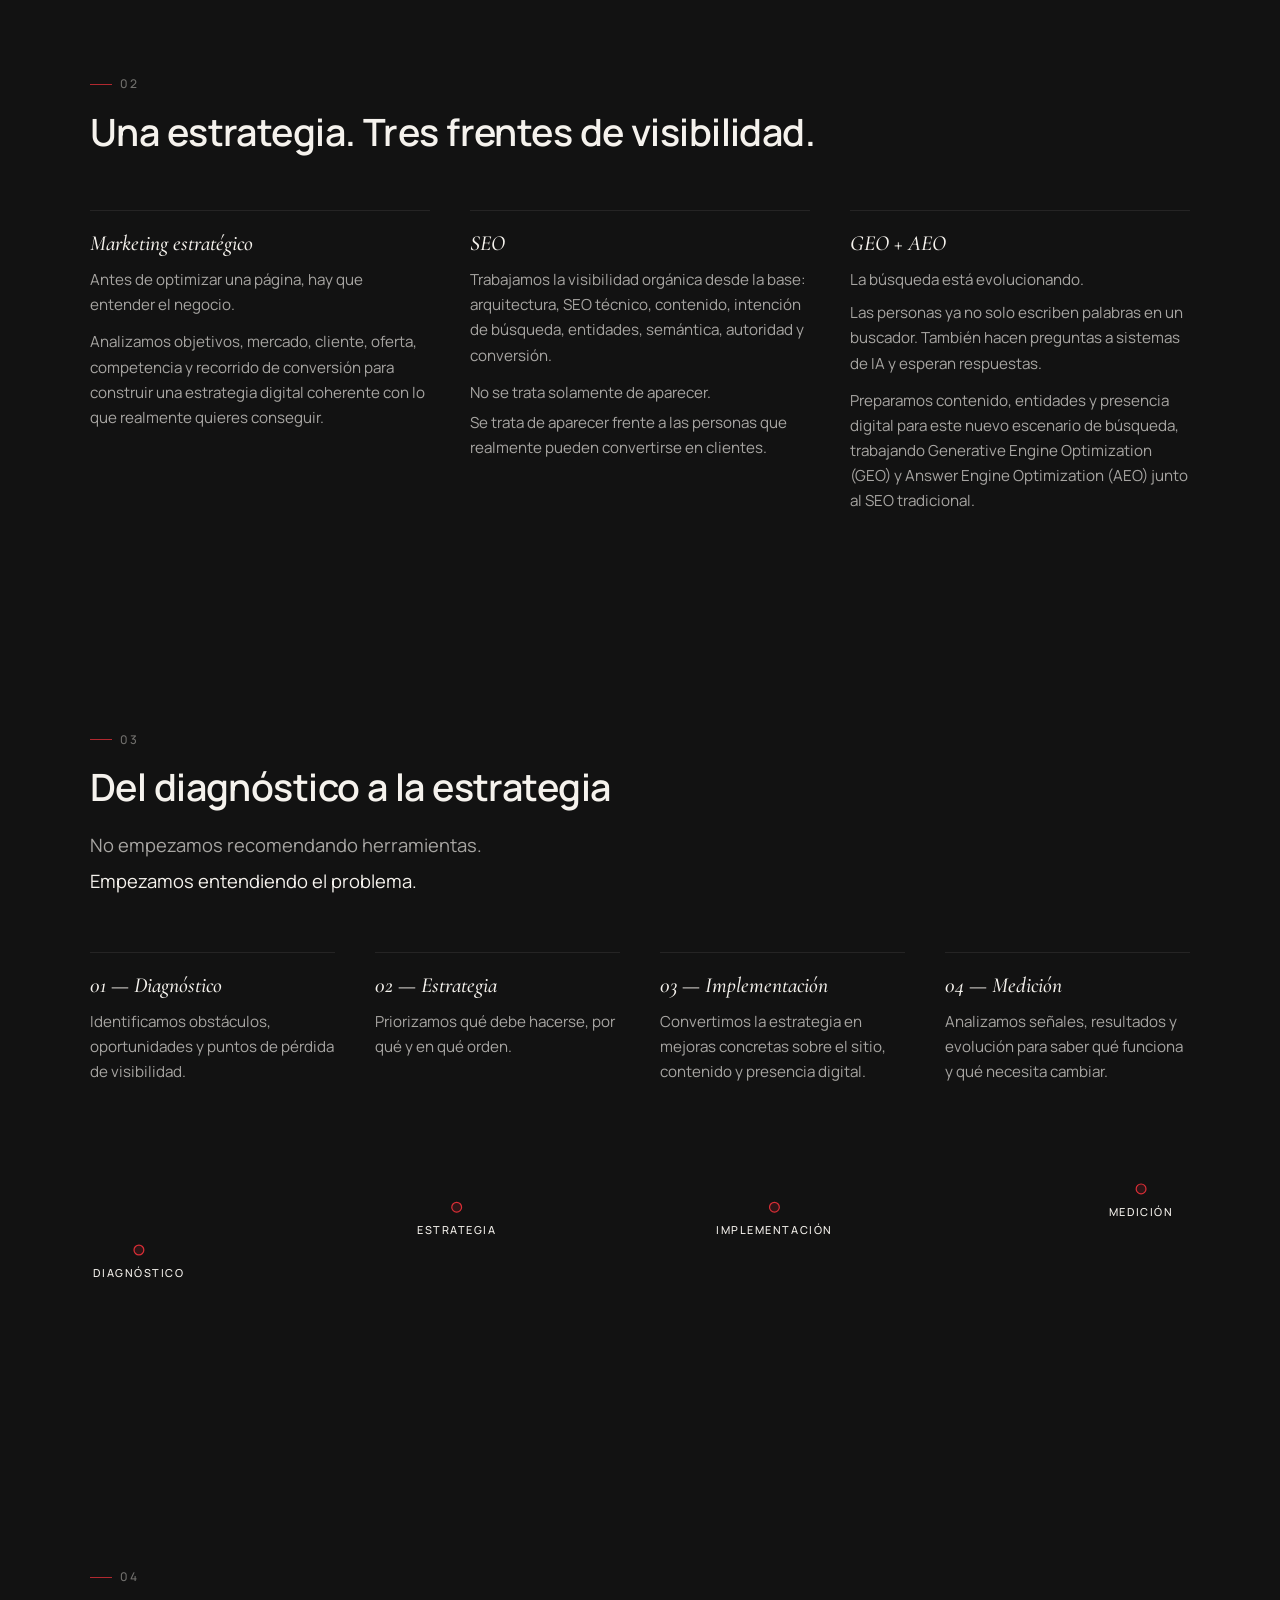
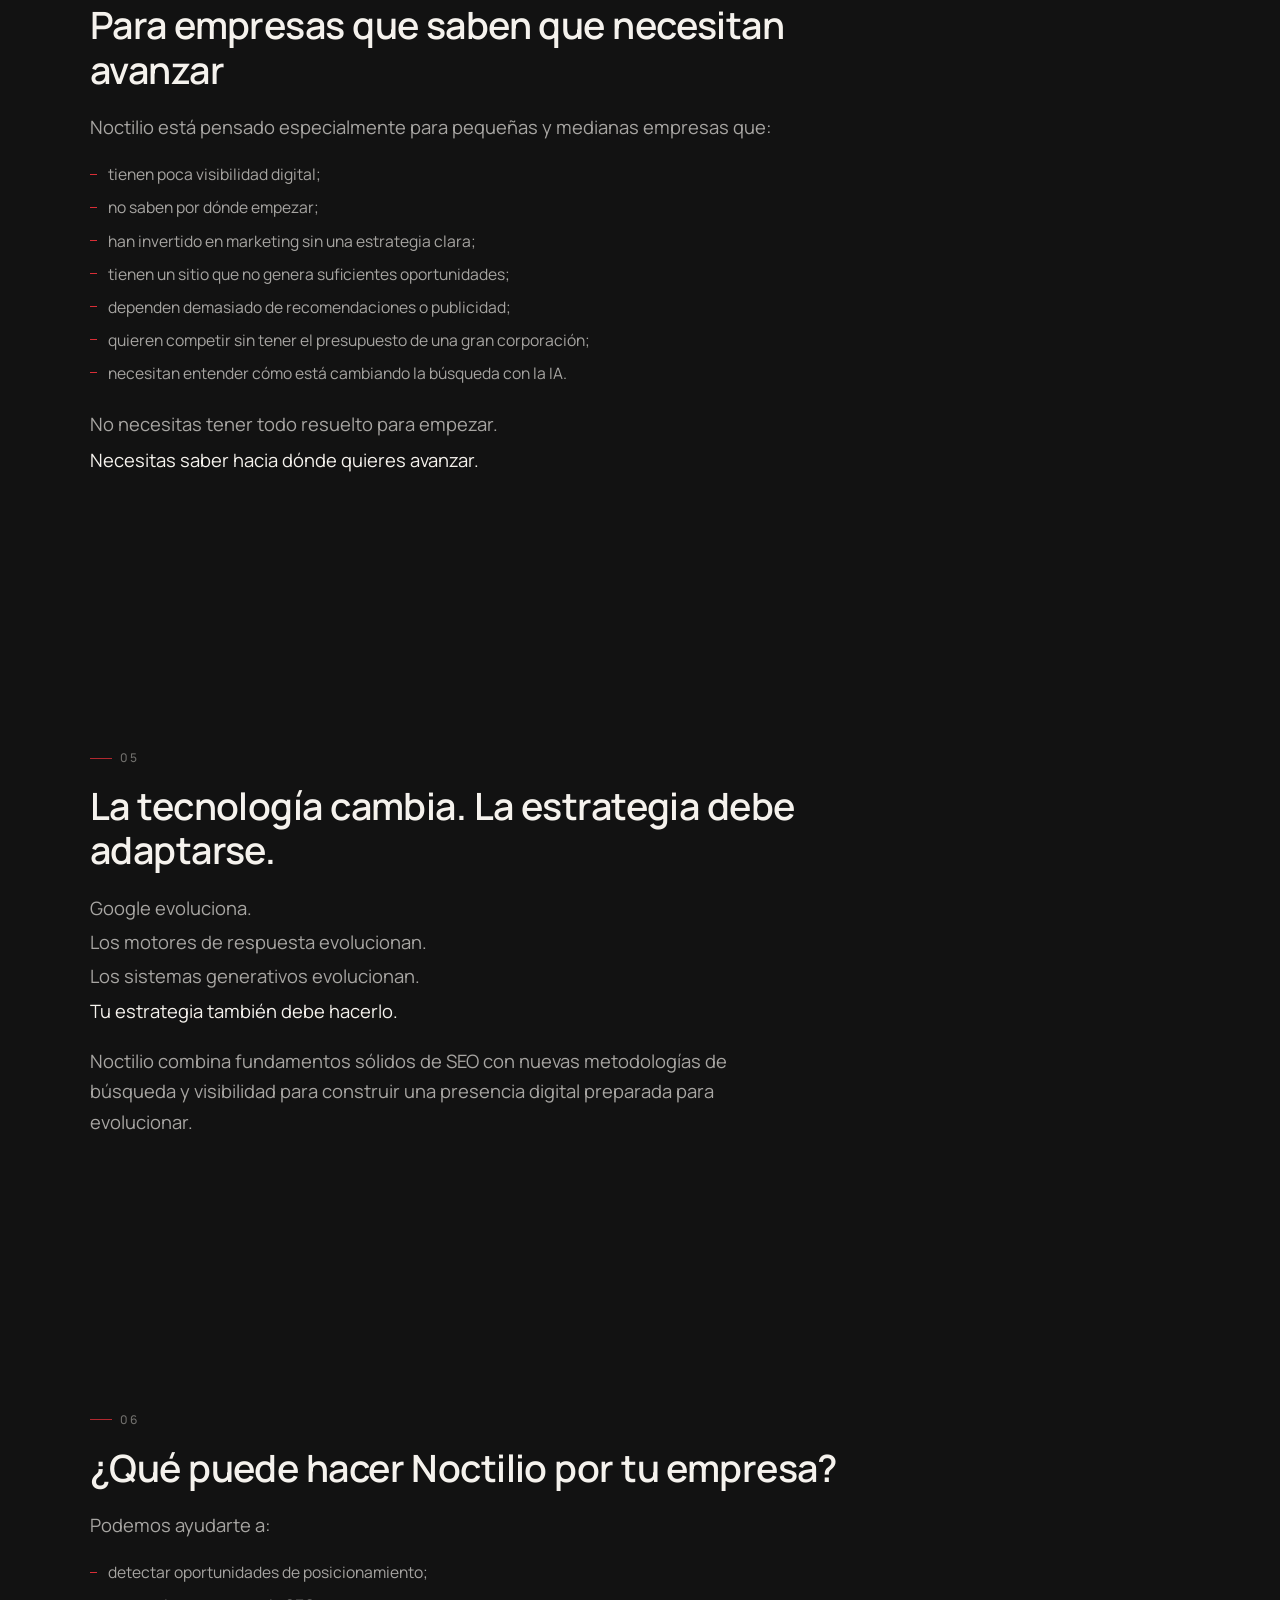
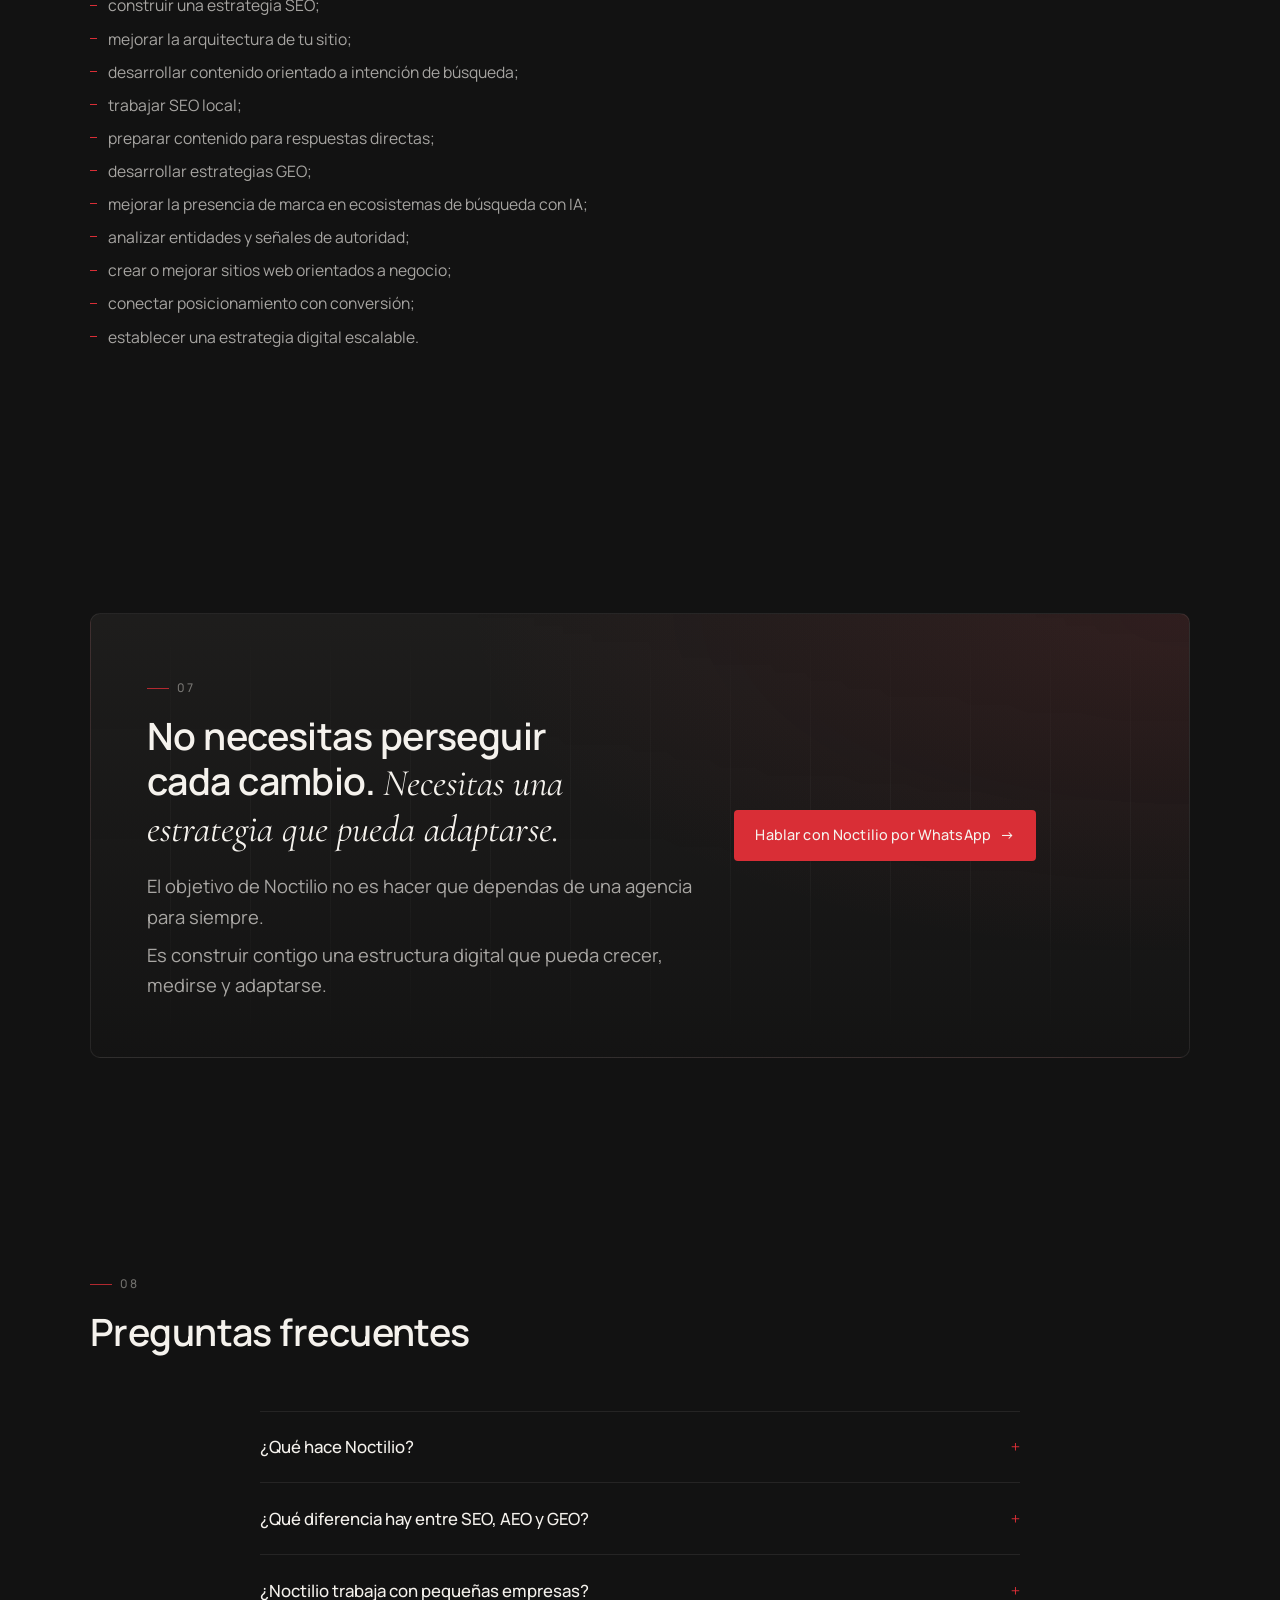
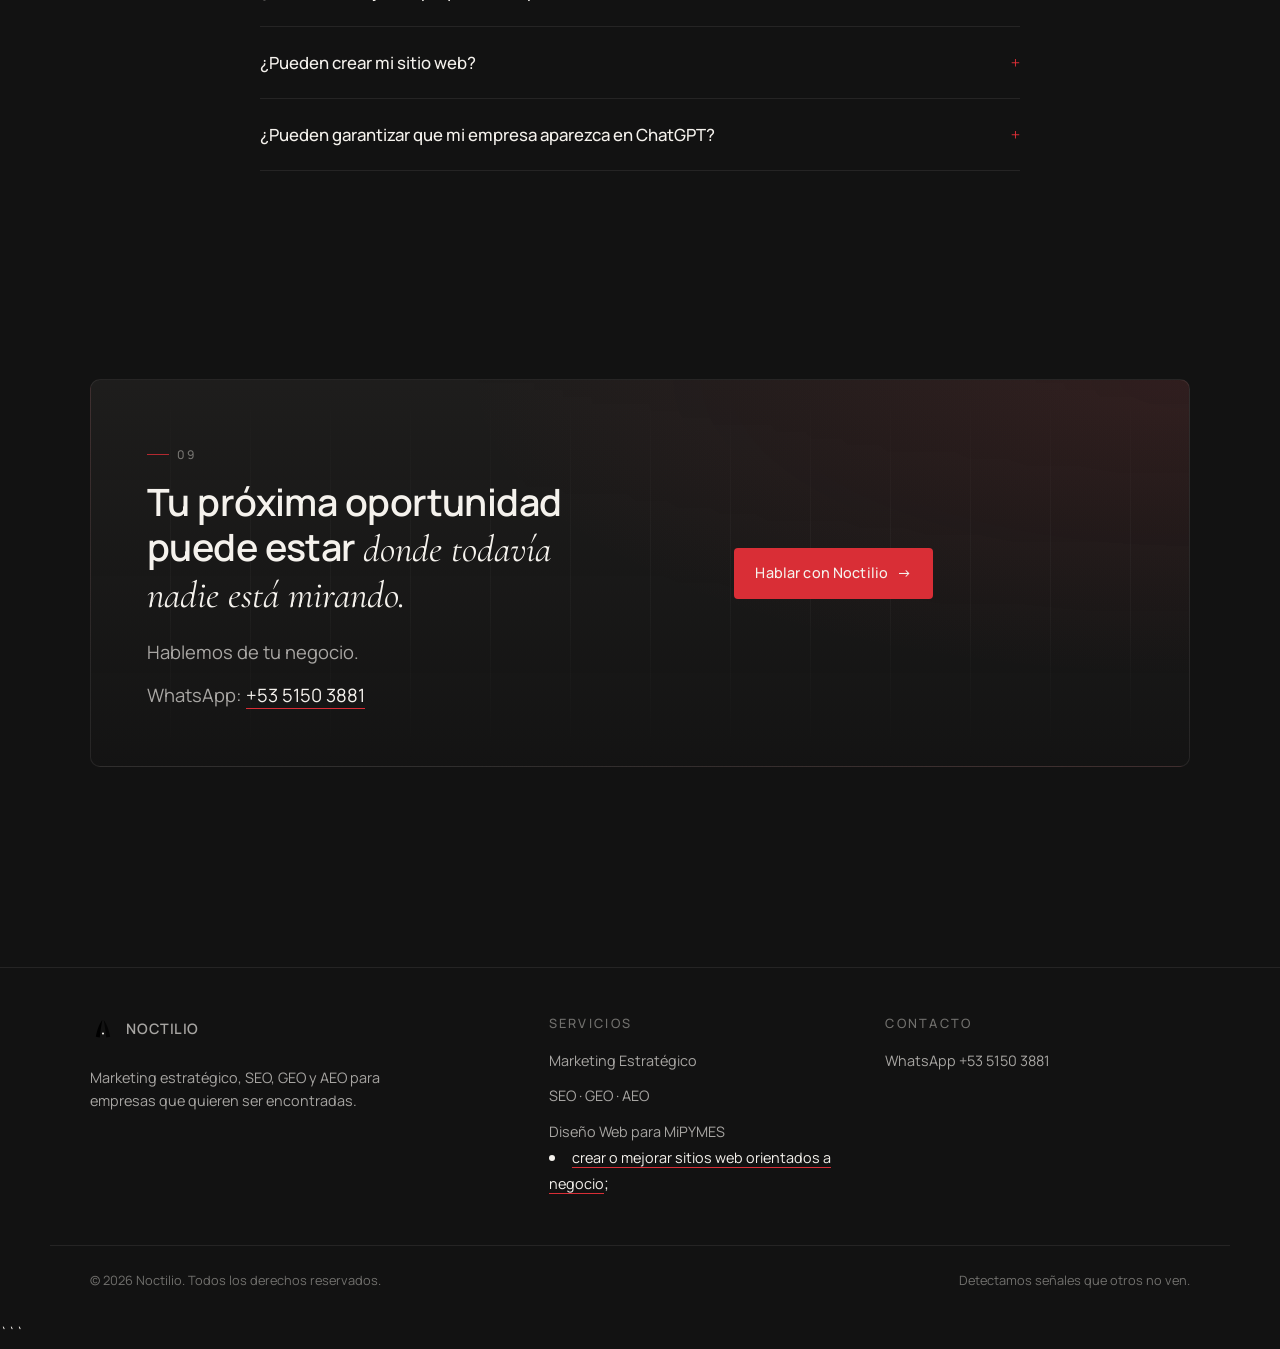
==== commit 57a0b321: "new page creaciom de web" ====
--- a/index.html
+++ b/index.html
@@ -3,16 +3,17 @@
 <head>
 <meta charset="utf-8">
 <meta name="viewport" content="width=device-width, initial-scale=1">
+<meta name="google-site-verification" content="C3hhrJWMaV1tO5Bm8LZhnKI1XKzlCkAZhv4e65599gg" />
 <title>Noctilio | SEO, GEO y AEO para crecer en digital</title>
 <meta name="description" content="Estrategia digital, SEO, GEO y AEO para empresas que quieren ganar visibilidad, captar oportunidades y crecer en el nuevo ecosistema de búsqueda.">
-<link rel="canonical" href="https://noctilio.com/">
+<link rel="canonical" href="https://noctilio-agency.pages.dev/">
 <meta name="theme-color" content="#121212">
 
 <meta property="og:type" content="website">
 <meta property="og:site_name" content="Noctilio">
 <meta property="og:title" content="Noctilio | SEO, GEO y AEO para crecer en digital">
 <meta property="og:description" content="Estrategia digital, SEO, GEO y AEO para empresas que quieren ganar visibilidad y crecer en el nuevo ecosistema de búsqueda.">
-<meta property="og:url" content="https://noctilio.com/">
+<meta property="og:url" content="https://noctilio-agency.pages.dev/">
 <meta property="og:locale" content="es_ES">
 <meta name="twitter:card" content="summary_large_image">
 <meta name="twitter:title" content="Noctilio | SEO, GEO y AEO">
@@ -29,7 +30,7 @@
   "@context": "https://schema.org",
   "@type": "Organization",
   "name": "Noctilio",
-  "url": "https://noctilio.com/",
+  "url": "https://noctilio-agency.pages.dev/",
   "description": "Consultora de marketing digital especializada en estrategia, SEO, AEO y GEO.",
   "telephone": "+5351503881",
   "areaServed": "Global",
@@ -49,6 +50,16 @@
   ]
 }
 </script>
+<!-- Google tag (gtag.js) -->
+<script async src="https://www.googletagmanager.com/gtag/js?id=G-YCF7VSZDQ2"></script>
+<script>
+  window.dataLayer = window.dataLayer || [];
+  function gtag(){dataLayer.push(arguments);}
+  gtag('js', new Date());
+
+  gtag('config', 'G-YCF7VSZDQ2');
+</script>
+
 </head>
 <body>
 
@@ -67,10 +78,11 @@
 
     <nav class="nav" aria-label="Principal">
       <ul class="nav__list">
-        <li><a class="nav__link" href="./" aria-current="page">Inicio</a></li>
-        <li><a class="nav__link" href="marketing-estrategico/">Marketing Estratégico</a></li>
-        <li><a class="nav__link" href="seo-geo-aeo/">SEO · GEO · AEO</a></li>
-      </ul>
+  <li><a class="nav__link" href="./" aria-current="page">Inicio</a></li>
+  <li><a class="nav__link" href="marketing-estrategico/">Marketing</a></li>
+  <li><a class="nav__link" href="seo-geo-aeo/">SEO · GEO · AEO</a></li>
+  <li><a class="nav__link" href="diseno-web-mipymes/">Diseño Web</a></li>
+</ul>
     </nav>
 
     <a class="btn btn--primary header__cta" href="https://wa.me/5351503881?text=Hola%20Noctilio%2C%20quiero%20hablar%20con%20un%20estratega." target="_blank" rel="noopener">Hablar con Noctilio</a>
@@ -85,6 +97,7 @@
   <a href="./">Inicio</a>
   <a href="marketing-estrategico/">Marketing Estratégico</a>
   <a href="seo-geo-aeo/">SEO · GEO · AEO</a>
+  <a href="diseno-web-mipymes/">Diseño Web para MiPYMES</a>
   <a class="btn btn--primary" href="https://wa.me/5351503881?text=Hola%20Noctilio%2C%20quiero%20hablar%20con%20un%20estratega." target="_blank" rel="noopener">Hablar con Noctilio</a>
 </nav>
 
@@ -351,9 +364,10 @@
     <div>
       <h4>Servicios</h4>
       <ul>
-        <li><a href="marketing-estrategico/">Marketing Estratégico</a></li>
-        <li><a href="seo-geo-aeo/">SEO · GEO · AEO</a></li>
-      </ul>
+  <li><a href="marketing-estrategico/">Marketing Estratégico</a></li>
+  <li><a href="seo-geo-aeo/">SEO · GEO · AEO</a></li>
+  <li><a href="diseno-web-mipymes/">Diseño Web para MiPYMES</a></li>
+</ul><li><a href="diseno-web-mipymes/" style="color:var(--c-text);border-bottom:1px solid var(--c-accent)">crear o mejorar sitios web orientados a negocio</a>;</li>
     </div>
     <div>
       <h4>Contacto</h4>
--- a/styles.css
+++ b/styles.css
@@ -214,7 +214,8 @@
 .network__edge.is-active { stroke: var(--c-accent); opacity: .55; }
 .network__node { cursor: pointer; }
 .network__node circle { fill: var(--c-bg); stroke: var(--c-border-strong); stroke-width: .8; transition: stroke .4s var(--ease), fill .4s var(--ease), r .4s var(--ease); }
-.network__node text { fill: var(--c-text-dim); font-family: var(--font-sans); font-size: 3.4px; font-weight: 500; letter-spacing: .02em; transition: fill .4s var(--ease); pointer-events: none; }
+.network__node { cursor: pointer; pointer-events: bounding-box; }
+.network__node text { fill: var(--c-text-dim); font-family: var(--font-sans); font-size: 3.4px; font-weight: 500; letter-spacing: .02em; transition: fill .4s var(--ease); }
 .network__node:hover circle, .network__node:focus-visible circle, .network__node.is-active circle { stroke: var(--c-accent); fill: var(--c-accent-soft); r: 6; }
 .network__node:hover text, .network__node.is-active text { fill: var(--c-text); }
 .network__pulse { fill: none; stroke: var(--c-accent); stroke-width: .6; opacity: 0; pointer-events: none; }
@@ -288,4 +289,103 @@
 .footer ul { list-style: none; padding: 0; display: grid; gap: .55rem; }
 .footer a { color: var(--c-text-muted); font-size: .9rem; }
 .footer a:hover { color: var(--c-text); }
-.footer__base { margin-top: 3rem; padding-top: 1.5rem; border-top: 1px solid var(--c-border); display: flex; flex-wrap: wrap; justify-content: space-between; gap: 1rem; font-size: .8rem; color: var(--c-text-dim); }+.footer__base { margin-top: 3rem; padding-top: 1.5rem; border-top: 1px solid var(--c-border); display: flex; flex-wrap: wrap; justify-content: space-between; gap: 1rem; font-size: .8rem; color: var(--c-text-dim); }
+/* ---------- Breadcrumbs (nuevo) ---------- */
+
+.breadcrumbs {
+  display: flex;
+  flex-wrap: wrap;
+  align-items: center;
+  gap: .5rem;
+  font-size: .78rem;
+  letter-spacing: .04em;
+  color: var(--c-text-dim);
+  margin-bottom: 1.5rem;
+}
+.breadcrumbs a { color: var(--c-text-muted); transition: color .3s var(--ease); }
+.breadcrumbs a:hover { color: var(--c-text); }
+.breadcrumbs .sep { opacity: .5; }
+.breadcrumbs [aria-current="page"] { color: var(--c-text); }
+
+/* ---------- Stack vertical (Facebook → Web → WhatsApp → Conversión) ---------- */
+
+.stack {
+  display: grid;
+  gap: .55rem;
+  margin-top: 2.5rem;
+  max-width: 560px;
+}
+.stack__step {
+  display: grid;
+  grid-template-columns: 1fr;
+  gap: .25rem;
+  border: 1px solid var(--c-border);
+  border-radius: var(--radius);
+  padding: 1.1rem 1.35rem;
+  background: rgba(61, 58, 55, 0.12);
+  transition: border-color .35s var(--ease), background-color .35s var(--ease);
+}
+.stack__step:hover {
+  border-color: var(--c-border-strong);
+  background: rgba(61, 58, 55, 0.26);
+}
+.stack__step--accent {
+  border-color: rgba(217, 46, 54, 0.32);
+  background: linear-gradient(180deg, rgba(217,46,54,.10), rgba(217,46,54,.02));
+}
+.stack__label {
+  font-family: var(--font-serif);
+  font-style: italic;
+  font-weight: 500;
+  font-size: 1.2rem;
+  color: var(--c-text);
+  letter-spacing: 0;
+}
+.stack__desc {
+  color: var(--c-text-muted);
+  font-size: .9rem;
+  line-height: 1.5;
+}
+.stack__arrow {
+  text-align: center;
+  color: var(--c-accent);
+  font-size: 1.1rem;
+  line-height: 1;
+  opacity: .75;
+  user-select: none;
+}
+
+/* ---------- Blueprint (fondo reticular para la página web) ---------- */
+
+.blueprint { position: relative; }
+.blueprint::before {
+  content: "";
+  position: absolute;
+  inset: 0;
+  background-image:
+    linear-gradient(rgba(245, 242, 237, 0.022) 1px, transparent 1px),
+    linear-gradient(90deg, rgba(245, 242, 237, 0.022) 1px, transparent 1px);
+  background-size: 64px 64px;
+  pointer-events: none;
+  mask-image: radial-gradient(ellipse at center, #000 15%, transparent 72%);
+  -webkit-mask-image: radial-gradient(ellipse at center, #000 15%, transparent 72%);
+  z-index: 0;
+}
+.blueprint > * { position: relative; z-index: 1; }
+
+/* ---------- Frase destacada ---------- */
+
+.callout {
+  border-left: 2px solid var(--c-accent);
+  padding: 1.25rem 0 1.25rem 1.5rem;
+  margin-top: 2rem;
+  max-width: 62ch;
+}
+.callout p {
+  font-family: var(--font-serif);
+  font-style: italic;
+  font-size: clamp(1.1rem, 2vw, 1.35rem);
+  color: var(--c-text);
+  line-height: 1.4;
+  max-width: none;
+}
